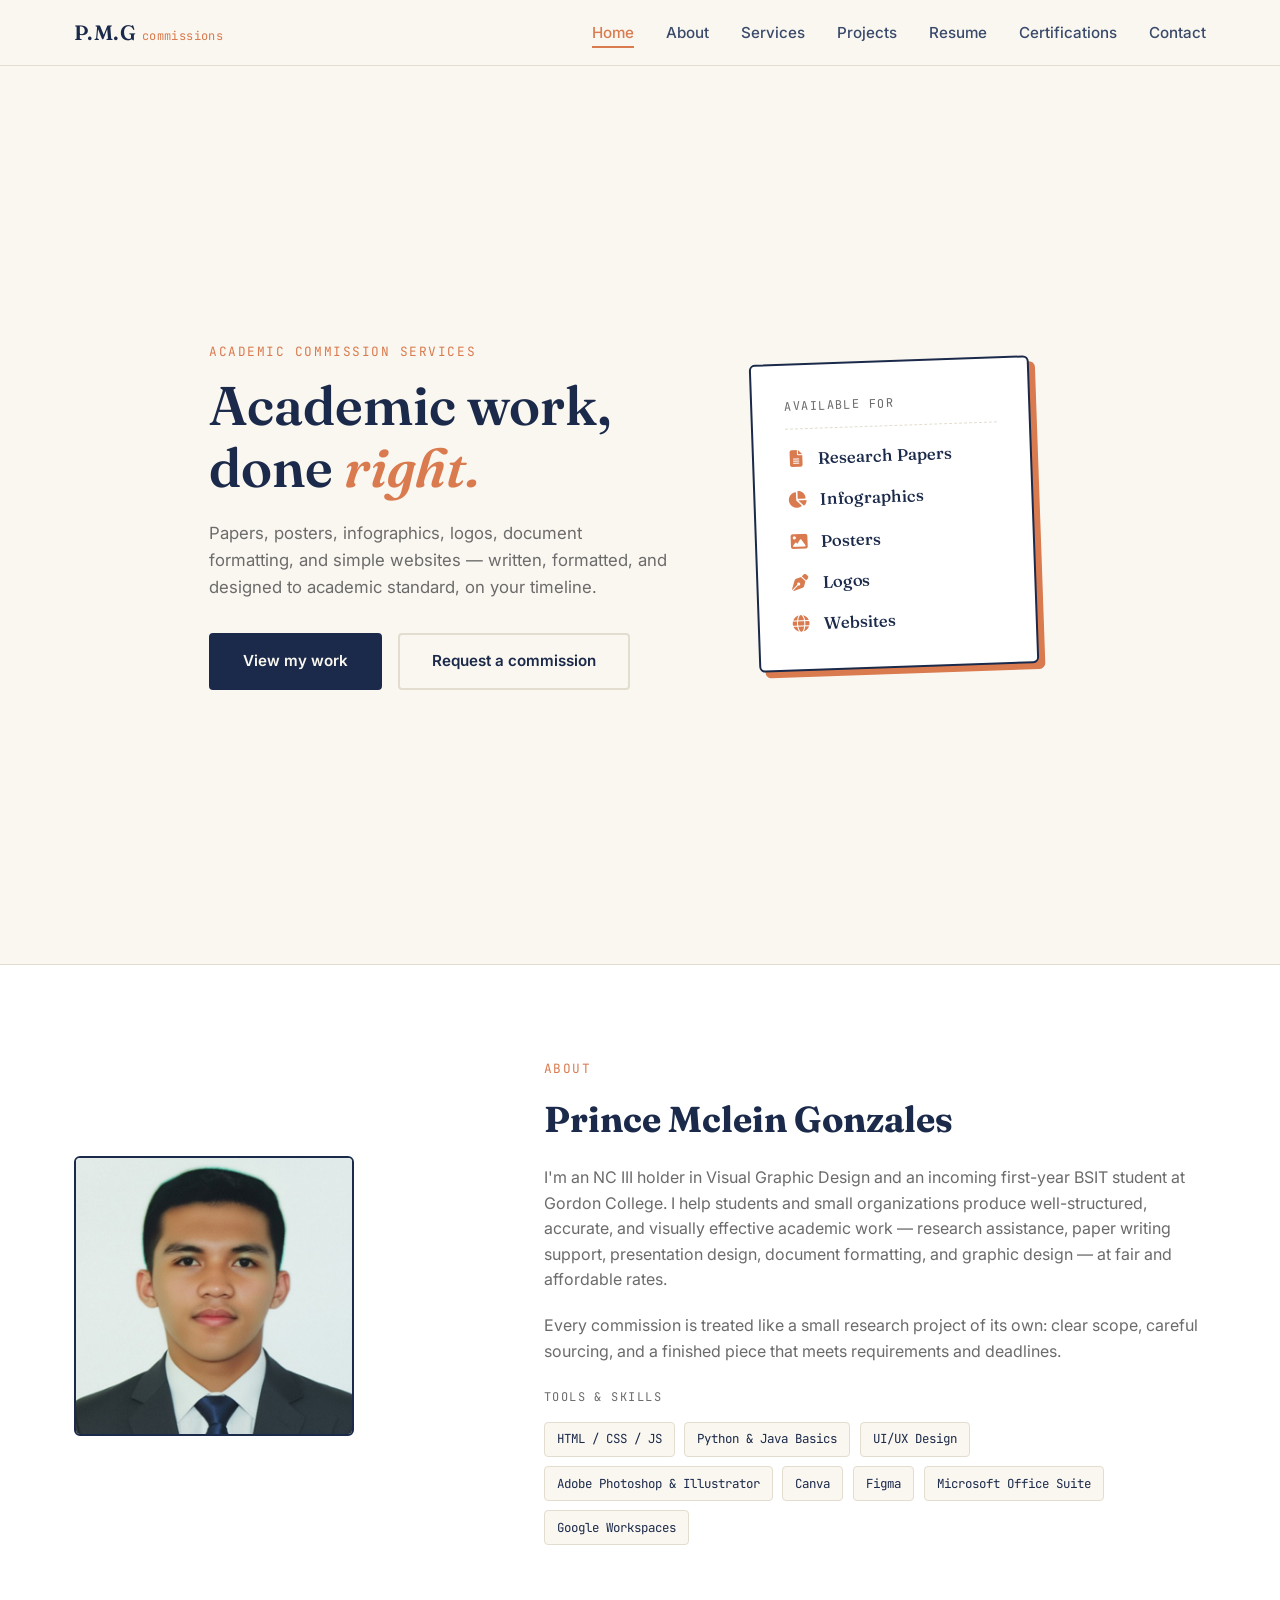
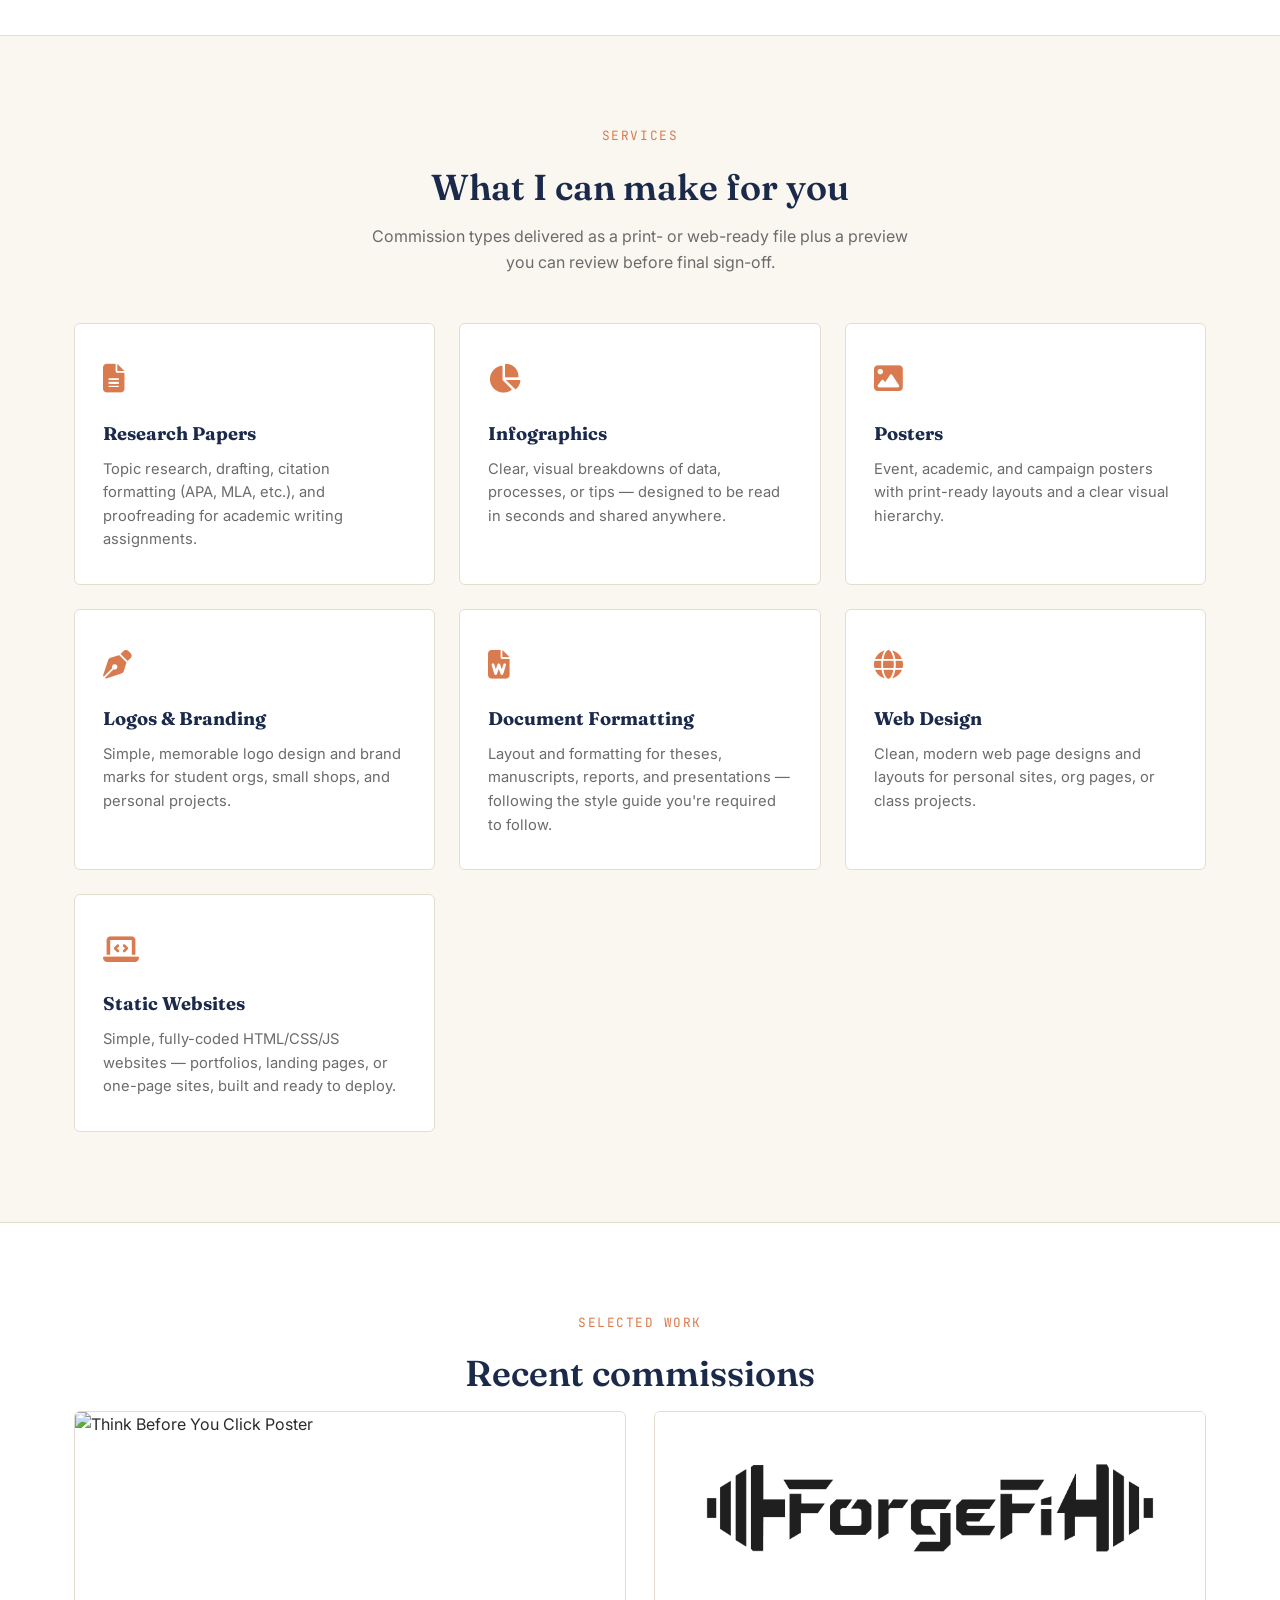
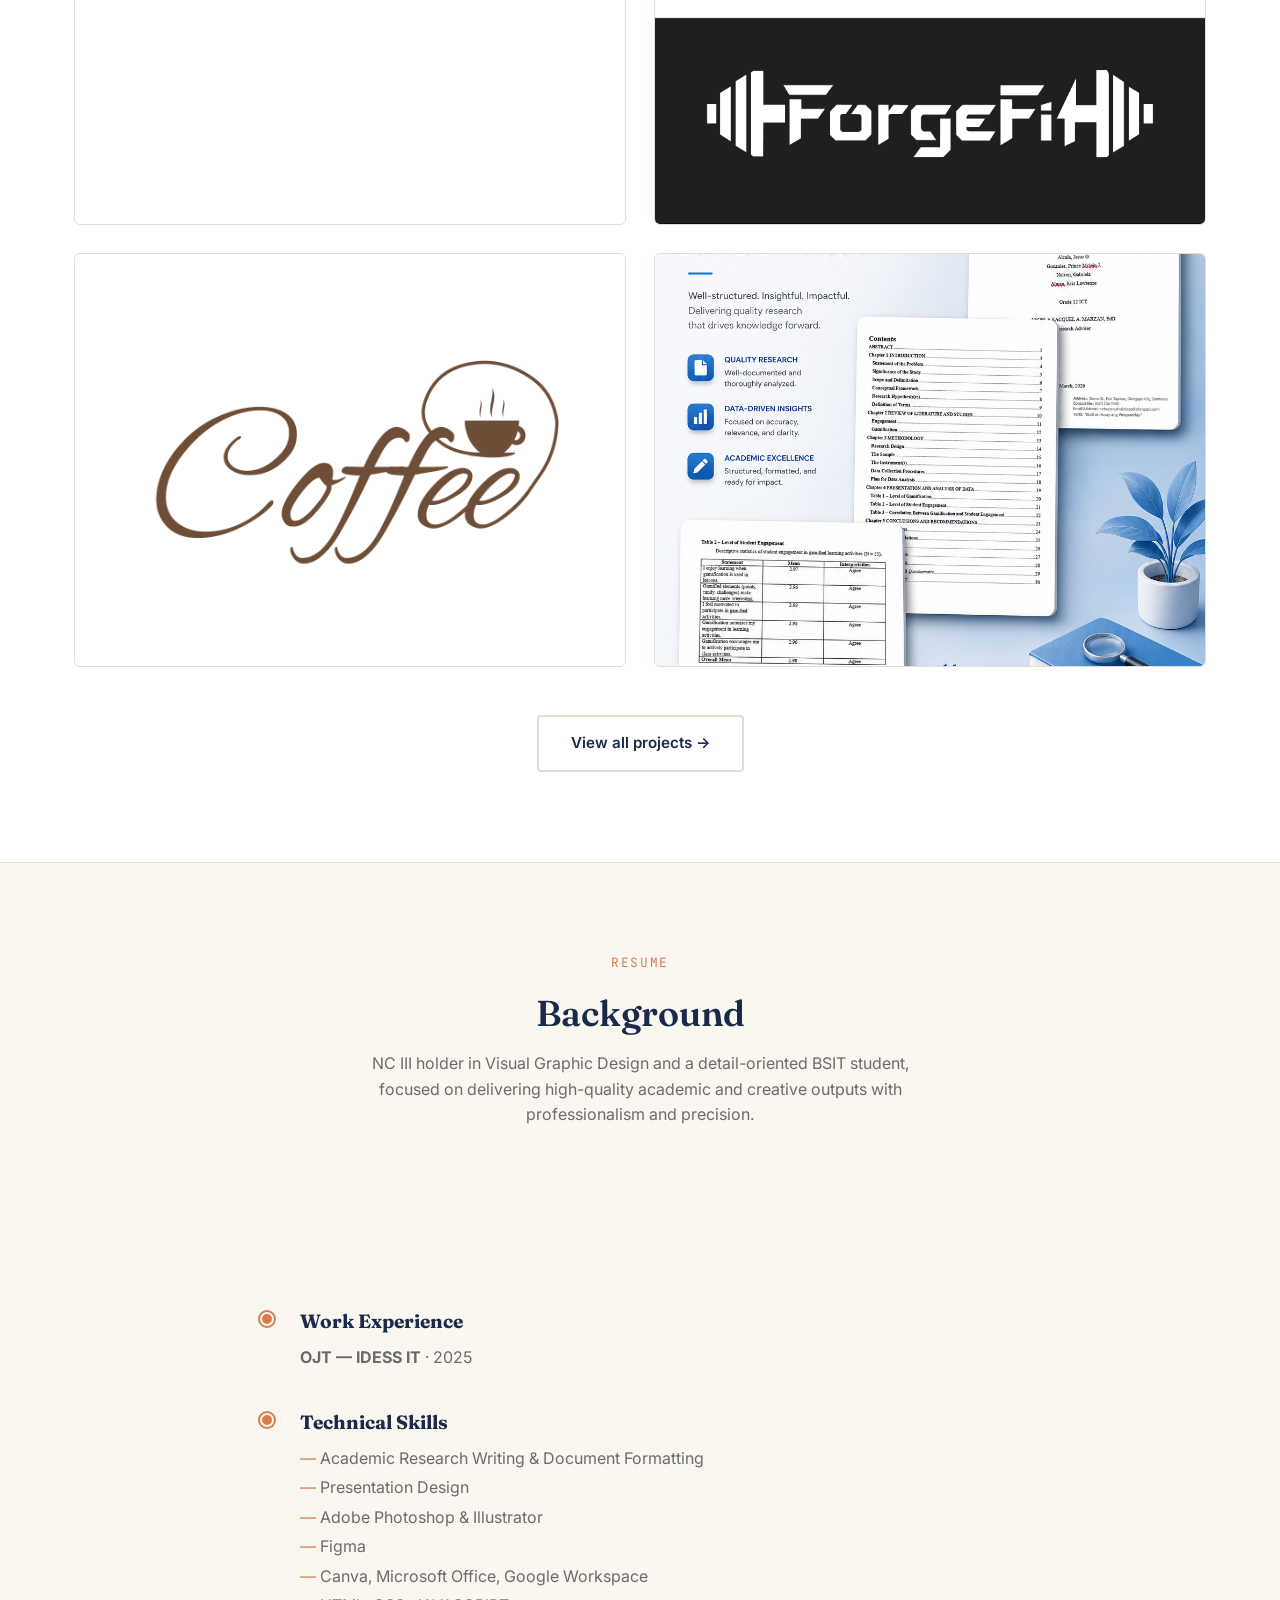
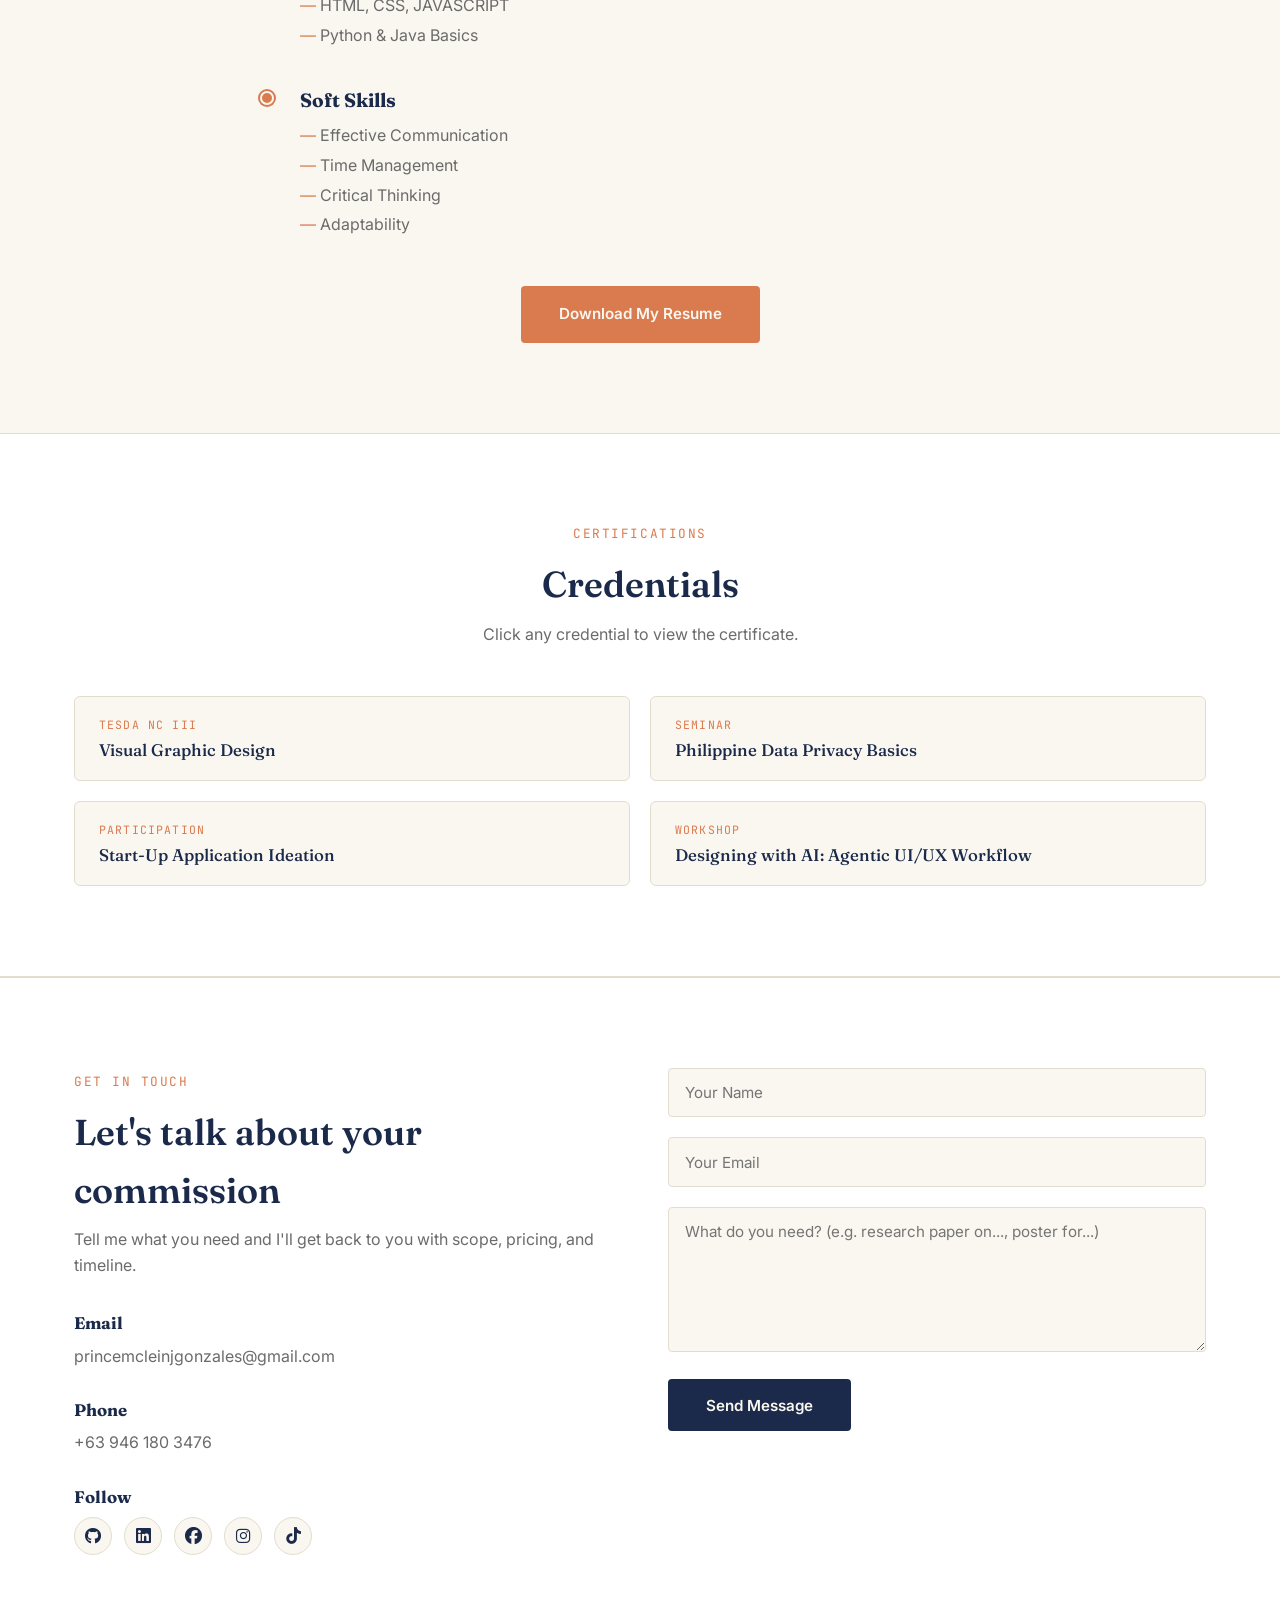
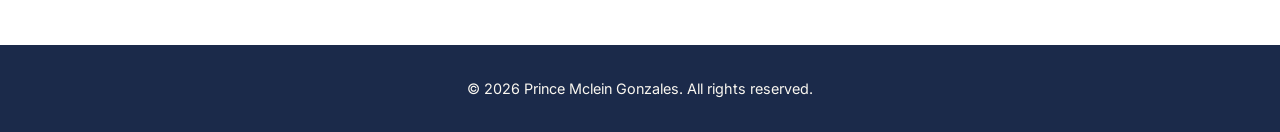
==== index.html @ 1f6ac838 "change the logo name" ====
<!doctype html>
<html lang="en">
  <head>
    <meta charset="UTF-8" />
    <meta name="viewport" content="width=device-width, initial-scale=1.0" />
    <title>Prince Mclein Gonzales — Academic Commissions</title>
    <link rel="stylesheet" href="css/style.css" />
    <link
      href="https://fonts.googleapis.com/css2?family=Fraunces:opsz,wght@9..144,400;9..144,500;9..144,600;9..144,700&family=Inter:wght@400;500;600;700&family=JetBrains+Mono:wght@400;500;700&display=swap"
      rel="stylesheet"
    />
    <link
      rel="stylesheet"
      href="https://cdnjs.cloudflare.com/ajax/libs/font-awesome/6.4.0/css/all.min.css"
    />
  </head>
  <body>
    <!-- NAVBAR -->
    <nav class="navbar">
      <div class="nav-container">
        <div class="nav-logo">
          <a href="#home">P.M.G<span>commissions</span></a>
        </div>
        <div class="hamburger" id="hamburger">
          <span></span>
          <span></span>
          <span></span>
        </div>
        <ul class="nav-menu" id="navMenu">
          <li class="nav-item"><a href="#home" class="nav-link">Home</a></li>
          <li class="nav-item"><a href="#about" class="nav-link">About</a></li>
          <li class="nav-item">
            <a href="#services" class="nav-link">Services</a>
          </li>
          <li class="nav-item">
            <a href="#portfolio" class="nav-link">Projects</a>
          </li>
          <li class="nav-item">
            <a href="#resume" class="nav-link">Resume</a>
          </li>
          <li class="nav-item">
            <a href="#certifications" class="nav-link">Certifications</a>
          </li>
          <li class="nav-item">
            <a href="#contact" class="nav-link">Contact</a>
          </li>
        </ul>
      </div>
    </nav>

    <!-- HOME / HERO -->
    <section id="home" class="home">
      <div class="container home-grid">
        <div class="home-content">
          <span class="eyebrow">Academic Commission Services</span>
          <h1 class="hero-title">Academic work,<br />done <em>right.</em></h1>
          <p class="hero-tagline">
            Papers, posters, infographics, logos, document formatting, and
            simple websites — written, formatted, and designed to academic
            standard, on your timeline.
          </p>
          <div class="hero-actions">
            <a href="#portfolio" class="cta-button">View my work</a>
            <a href="#contact" class="cta-secondary">Request a commission</a>
          </div>
        </div>
        <div class="home-stamp" aria-hidden="true">
          <div class="stamp-card">
            <span class="stamp-label">Available for</span>
            <ul class="stamp-list">
              <li><i class="fas fa-file-alt"></i> Research Papers</li>
              <li><i class="fas fa-chart-pie"></i> Infographics</li>
              <li><i class="fas fa-image"></i> Posters</li>
              <li><i class="fas fa-pen-nib"></i> Logos</li>
              <li><i class="fas fa-globe"></i> Websites</li>
            </ul>
          </div>
        </div>
      </div>
    </section>

    <!-- ABOUT -->
    <section id="about" class="about">
      <div class="container about-grid">
        <div class="about-image">
          <img src="assets/Profile Picture.png" alt="Prince Mclein Gonzales" />
        </div>
        <div class="about-text">
          <span class="eyebrow">About</span>
          <h2>Prince Mclein Gonzales</h2>
          <p>
            I'm an NC III holder in Visual Graphic Design and an incoming
            first-year BSIT student at Gordon College. I help students and small
            organizations produce well-structured, accurate, and visually
            effective academic work — research assistance, paper writing
            support, presentation design, document formatting, and graphic
            design — at fair and affordable rates.
          </p>
          <p>
            Every commission is treated like a small research project of its
            own: clear scope, careful sourcing, and a finished piece that meets
            requirements and deadlines.
          </p>

          <div class="techstack">
            <span class="techstack-label">Tools &amp; Skills</span>
            <div class="techstack-tags">
              <span class="tag">HTML / CSS / JS</span>
              <span class="tag">Python &amp; Java Basics</span>
              <span class="tag">UI/UX Design</span>
              <span class="tag">Adobe Photoshop & Illustrator</span>
              <span class="tag">Canva</span>
              <span class="tag">Figma</span>
              <span class="tag">Microsoft Office Suite</span>
              <span class="tag">Google Workspaces</span>
            </div>
          </div>
        </div>
      </div>
    </section>

    <!-- SERVICES -->
    <section id="services" class="services">
      <div class="container">
        <span class="eyebrow center">Services</span>
        <h2 class="section-title">What I can make for you</h2>
        <p class="section-subtitle">
          Commission types delivered as a print- or web-ready file plus a
          preview you can review before final sign-off.
        </p>

        <div class="services-grid">
          <div class="service-card">
            <div class="service-icon"><i class="fas fa-file-alt"></i></div>
            <h3>Research Papers</h3>
            <p>
              Topic research, drafting, citation formatting (APA, MLA, etc.),
              and proofreading for academic writing assignments.
            </p>
          </div>

          <div class="service-card">
            <div class="service-icon"><i class="fas fa-chart-pie"></i></div>
            <h3>Infographics</h3>
            <p>
              Clear, visual breakdowns of data, processes, or tips — designed to
              be read in seconds and shared anywhere.
            </p>
          </div>

          <div class="service-card">
            <div class="service-icon"><i class="fas fa-image"></i></div>
            <h3>Posters</h3>
            <p>
              Event, academic, and campaign posters with print-ready layouts and
              a clear visual hierarchy.
            </p>
          </div>

          <div class="service-card">
            <div class="service-icon"><i class="fas fa-pen-nib"></i></div>
            <h3>Logos &amp; Branding</h3>
            <p>
              Simple, memorable logo design and brand marks for student orgs,
              small shops, and personal projects.
            </p>
          </div>

          <div class="service-card">
            <div class="service-icon"><i class="fas fa-file-word"></i></div>
            <h3>Document Formatting</h3>
            <p>
              Layout and formatting for theses, manuscripts, reports, and
              presentations — following the style guide you're required to
              follow.
            </p>
          </div>

          <div class="service-card">
            <div class="service-icon"><i class="fas fa-globe"></i></div>
            <h3>Web Design</h3>
            <p>
              Clean, modern web page designs and layouts for personal sites, org
              pages, or class projects.
            </p>
          </div>

          <div class="service-card">
            <div class="service-icon"><i class="fas fa-laptop-code"></i></div>
            <h3>Static Websites</h3>
            <p>
              Simple, fully-coded HTML/CSS/JS websites — portfolios, landing
              pages, or one-page sites, built and ready to deploy.
            </p>
          </div>
        </div>
      </div>
    </section>

    <!-- PORTFOLIO -->
    <section id="portfolio" class="portfolio">
      <div class="container">
        <span class="eyebrow center">Selected Work</span>
        <h2 class="section-title">Recent commissions</h2>

        <div class="portfolio-grid">
          <div class="portfolio-item">
            <img
              src="posters/think-before-you-click.jpg"
              alt="Think Before You Click Poster"
            />
            <div class="portfolio-overlay">
              <span class="portfolio-tag">Poster</span>
              <h3>CyberSecurity Awareness Poster</h3>
              <a
                href="posters/think-before-you-click.pdf"
                target="_blank"
                class="portfolio-link"
                >View PDF →</a
              >
            </div>
          </div>

          <div class="portfolio-item">
            <img src="logos/forgefit-logo.png" alt="ForgeFit Logo" />
            <div class="portfolio-overlay">
              <span class="portfolio-tag">Logo</span>
              <h3>Forgefit Logo for Local Gym</h3>
              <a
                href="logos/forgefit-logo.pdf"
                target="_blank"
                class="portfolio-link"
                >View PDF →</a
              >
            </div>
          </div>

          <div class="portfolio-item">
            <img src="logos/coffee-logo.png" alt="Coffee logo design" />
            <div class="portfolio-overlay">
              <span class="portfolio-tag">Logo</span>
              <h3>Coffee Logo</h3>
              <a
                href="logos/coffee-logo.pdf"
                target="_blank"
                class="portfolio-link"
                >View PDF →</a
              >
            </div>
          </div>

          <div class="portfolio-item">
            <img
              src="research-paper/gamification-research.png"
              alt="Research paper sample"
            />
            <div class="portfolio-overlay">
              <span class="portfolio-tag">Research Paper</span>
              <h3>Our Grade 12 Research About Gamification</h3>
              <a
                href="research-paper/gamification-research.pdf"
                target="_blank"
                class="portfolio-link"
                >View PDF →</a
              >
            </div>
          </div>
        </div>

        <div class="portfolio-more">
          <a href="pages/projects.html" class="cta-secondary"
            >View all projects →</a
          >
        </div>
      </div>
    </section>

    <!-- RESUME -->
    <section id="resume" class="resume">
      <div class="container">
        <span class="eyebrow center">Resume</span>
        <h2 class="section-title">Background</h2>
        <p class="resume-intro">
          NC III holder in Visual Graphic Design and a detail-oriented BSIT
          student, focused on delivering high-quality academic and creative
          outputs with professionalism and precision.
        </p>

        <div class="resume-content">
          <div class="resume-item">
            <div class="timeline-marker"></div>
            <div class="resume-text">
              <h3>Education</h3>
              <p>
                <strong>Gordon College</strong> — BS Information Technology,
                incoming first year
              </p>
              <p>
                <strong>Tapinac Senior High School</strong> — ICT Strand, Grade
                11–12
              </p>
            </div>
          </div>

          <div class="resume-item">
            <div class="timeline-marker"></div>
            <div class="resume-text">
              <h3>Work Experience</h3>
              <p><strong>OJT — IDESS IT</strong> · 2025</p>
            </div>
          </div>

          <div class="resume-item">
            <div class="timeline-marker"></div>
            <div class="resume-text">
              <h3>Technical Skills</h3>
              <ul>
                <li>Academic Research Writing &amp; Document Formatting</li>
                <li>Presentation Design</li>
                <li>Adobe Photoshop &amp; Illustrator</li>
                <li>Figma</li>
                <li>Canva, Microsoft Office, Google Workspace</li>
                <li>HTML, CSS, JAVASCRIPT</li>
                <li>Python & Java Basics</li>
              </ul>
            </div>
          </div>

          <div class="resume-item">
            <div class="timeline-marker"></div>
            <div class="resume-text">
              <h3>Soft Skills</h3>
              <ul>
                <li>Effective Communication</li>
                <li>Time Management</li>
                <li>Critical Thinking</li>
                <li>Adaptability</li>
              </ul>
            </div>
          </div>
        </div>

        <div class="resume-button-container">
          <a href="resume/Resume - Gonzales.pdf" class="download-btn" download
            >Download My Resume</a
          >
        </div>
      </div>
    </section>

    <!-- CERTIFICATIONS -->
    <section id="certifications" class="certifications">
      <div class="container">
        <span class="eyebrow center">Certifications</span>
        <h2 class="section-title">Credentials</h2>
        <p class="section-subtitle">
          Click any credential to view the certificate.
        </p>

        <div class="cert-grid">
          <button
            class="cert-btn"
            data-cert-img="certifications/vgd-nc3.jpg"
            data-cert-title="NC III — Visual Graphic Design"
          >
            <span class="cert-label">TESDA NC III</span>
            <span class="cert-name">Visual Graphic Design</span>
          </button>

          <button
            class="cert-btn"
            data-cert-img="certifications/philippine-data-privacy-basics.jpg"
            data-cert-title="Philippine Data Privacy Basics"
          >
            <span class="cert-label">Seminar</span>
            <span class="cert-name">Philippine Data Privacy Basics</span>
          </button>

          <button
            class="cert-btn"
            data-cert-img="certifications/gc-ideation-participation.jpeg"
            data-cert-title="Start-Up Application Ideation Participation"
          >
            <span class="cert-label">Participation</span>
            <span class="cert-name">Start-Up Application Ideation</span>
          </button>

          <button
            class="cert-btn"
            data-cert-img="certifications/agentic-ai-ui-ux-design.png"
            data-cert-title="Designing with AI: The Agentic UI/UX Workflow"
          >
            <span class="cert-label">Workshop</span>
            <span class="cert-name"
              >Designing with AI: Agentic UI/UX Workflow</span
            >
          </button>
        </div>
      </div>
    </section>

    <!-- CONTACT -->
    <section id="contact" class="contact">
      <div class="container contact-grid">
        <div>
          <span class="eyebrow">Get in touch</span>
          <h2 class="section-title left">Let's talk about your commission</h2>
          <p class="section-subtitle left">
            Tell me what you need and I'll get back to you with scope, pricing,
            and timeline.
          </p>

          <div class="contact-info">
            <div class="info-item">
              <h3>Email</h3>
              <p>
                <a href="mailto:princemcleinjgonzales@gmail.com"
                  >princemcleinjgonzales@gmail.com</a
                >
              </p>
            </div>
            <div class="info-item">
              <h3>Phone</h3>
              <p><a href="tel:+639461804376">+63 946 180 3476</a></p>
            </div>
            <div class="info-item">
              <h3>Follow</h3>
              <div class="social-links">
                <a
                  href="https://github.com/princemclein"
                  target="_blank"
                  aria-label="GitHub"
                  ><i class="fab fa-github"></i
                ></a>
                <a
                  href="https://www.linkedin.com/in/prince-mclein-gonzales-b4a533396/"
                  target="_blank"
                  aria-label="LinkedIn"
                  ><i class="fab fa-linkedin"></i
                ></a>
                <a
                  href="https://www.facebook.com/princemcleingonzales"
                  target="_blank"
                  aria-label="Facebook"
                  ><i class="fab fa-facebook"></i
                ></a>
                <a
                  href="https://www.instagram.com/prin.cemclein/"
                  target="_blank"
                  aria-label="Instagram"
                  ><i class="fab fa-instagram"></i
                ></a>
                <a
                  href="https://www.tiktok.com/@gonzalesprince0123"
                  target="_blank"
                  aria-label="TikTok"
                  ><i class="fab fa-tiktok"></i
                ></a>
              </div>
            </div>
          </div>
        </div>

        <form
          id="contactForm"
          class="contact-form"
          action="https://formspree.io/f/maqzadpn"
          method="POST"
        >
          <div class="form-group">
            <input
              type="text"
              id="name"
              name="name"
              placeholder="Your Name"
              required
            />
          </div>
          <div class="form-group">
            <input
              type="email"
              id="email"
              name="email"
              placeholder="Your Email"
              required
            />
          </div>
          <div class="form-group">
            <textarea
              id="message"
              name="message"
              placeholder="What do you need? (e.g. research paper on..., poster for...)"
              rows="6"
              required
            ></textarea>
          </div>
          <button type="submit" class="submit-btn">Send Message</button>
        </form>
      </div>
    </section>

    <!-- FOOTER -->
    <footer class="footer">
      <p>&copy; 2026 Prince Mclein Gonzales. All rights reserved.</p>
    </footer>

    <!-- CERTIFICATE MODAL -->
    <div class="cert-modal" id="certModal">
      <div class="cert-modal-overlay" id="certModalOverlay"></div>
      <div class="cert-modal-inner">
        <button class="cert-modal-close" id="certModalClose" aria-label="Close">
          ×
        </button>
        <div class="cert-modal-content">
          <h3 id="certModalTitle"></h3>
          <img id="certModalImage" src="" alt="Certificate" />
        </div>
      </div>
    </div>

    <!-- BACK TO TOP -->
    <button class="back-to-top" id="backToTop" aria-label="Back to top">
      <i class="fas fa-arrow-up"></i>
    </button>

    <script src="js/script.js"></script>
  </body>
</html>
---- css/style.css ----
/* =====================================================
   GLOBAL
   ===================================================== */

* {
  margin: 0;
  padding: 0;
  box-sizing: border-box;
}

:root {
  --paper: #faf7f0;
  --ink: #1b2a4a;
  --ink-soft: #3a4a6b;
  --clay: #d97b4f;
  --sage: #8a9b7d;
  --text: #2b2b2b;
  --text-light: #6b6b6b;
  --border: #e3ddd0;
  --card: #ffffff;
  --transition: 0.25s ease;
}

html {
  scroll-behavior: smooth;
}

body {
  font-family: "Inter", sans-serif;
  color: var(--text);
  background-color: var(--paper);
  line-height: 1.6;
  opacity: 0;
  transition: opacity 0.35s ease;
}

body.page-loaded {
  opacity: 1;
}

.container {
  max-width: 1180px;
  margin: 0 auto;
  padding: 0 24px;
}

h1,
h2,
h3 {
  font-family: "Fraunces", serif;
  color: var(--ink);
}

em {
  font-style: italic;
  color: var(--clay);
}

.eyebrow {
  display: inline-block;
  font-family: "JetBrains Mono", monospace;
  font-size: 0.8rem;
  letter-spacing: 0.12em;
  text-transform: uppercase;
  color: var(--clay);
  margin-bottom: 0.75rem;
}

.eyebrow.center {
  display: block;
  text-align: center;
}

.section-title {
  font-size: 2.25rem;
  font-weight: 600;
  text-align: center;
  margin-bottom: 0.5rem;
}

.section-title.left {
  text-align: left;
}

.section-subtitle {
  text-align: center;
  color: var(--text-light);
  max-width: 540px;
  margin: 0 auto 3rem;
  font-size: 1rem;
}

.section-subtitle.left {
  text-align: left;
  margin: 0 0 2rem;
}

/* =====================================================
   NAVBAR
   ===================================================== */

.navbar {
  position: fixed;
  top: 0;
  width: 100%;
  background: rgba(250, 247, 240, 0.9);
  backdrop-filter: blur(10px);
  border-bottom: 1px solid var(--border);
  z-index: 1000;
  padding: 1rem 0;
}

.nav-container {
  max-width: 1180px;
  margin: 0 auto;
  padding: 0 24px;
  display: flex;
  justify-content: space-between;
  align-items: center;
}

.nav-logo a {
  font-family: "Fraunces", serif;
  font-size: 1.3rem;
  font-weight: 600;
  color: var(--ink);
  text-decoration: none;
  letter-spacing: 0.02em;
}

.nav-logo span {
  font-family: "JetBrains Mono", monospace;
  font-size: 0.75rem;
  font-weight: 400;
  color: var(--clay);
  text-transform: lowercase;
  margin-left: 0.35rem;
}

.nav-menu {
  display: flex;
  list-style: none;
  gap: 2rem;
}

.nav-link {
  color: var(--ink-soft);
  text-decoration: none;
  font-weight: 500;
  font-size: 0.95rem;
  position: relative;
  transition: color var(--transition);
}

.nav-link::after {
  content: "";
  position: absolute;
  bottom: -6px;
  left: 0;
  width: 0;
  height: 2px;
  background: var(--clay);
  transition: width var(--transition);
}

.nav-link:hover::after,
.nav-link.active::after {
  width: 100%;
}

.nav-link:hover,
.nav-link.active {
  color: var(--clay);
}

/* Hamburger */
.hamburger {
  display: none;
  flex-direction: column;
  cursor: pointer;
}

.hamburger span {
  width: 24px;
  height: 2px;
  background: var(--ink);
  margin: 4px 0;
  transition: var(--transition);
  border-radius: 2px;
}

.hamburger.active span:nth-child(1) {
  transform: rotate(-45deg) translate(-6px, 6px);
}

.hamburger.active span:nth-child(2) {
  opacity: 0;
}

.hamburger.active span:nth-child(3) {
  transform: rotate(45deg) translate(-6px, -6px);
}

/* =====================================================
   HOME / HERO
   ===================================================== */

.home {
  min-height: 100vh;
  display: flex;
  align-items: center;
  background: var(--paper);
  margin-top: 64px;
}

.home-grid {
  display: grid;
  grid-template-columns: 1.3fr 1fr;
  gap: 3rem;
  align-items: center;
  padding-top: 3rem;
  padding-bottom: 3rem;
}

.hero-title {
  font-size: 3.4rem;
  font-weight: 600;
  line-height: 1.15;
  margin-bottom: 1.25rem;
}

.hero-tagline {
  font-size: 1.05rem;
  color: var(--text-light);
  max-width: 460px;
  margin-bottom: 2rem;
}

.hero-actions {
  display: flex;
  gap: 1rem;
  flex-wrap: wrap;
}

.cta-button {
  display: inline-block;
  padding: 0.9rem 2rem;
  background: var(--ink);
  color: var(--paper);
  text-decoration: none;
  border-radius: 4px;
  font-weight: 600;
  font-size: 0.95rem;
  transition: var(--transition);
  border: 2px solid var(--ink);
}

.cta-button:hover {
  background: transparent;
  color: var(--ink);
}

.cta-secondary {
  display: inline-block;
  padding: 0.9rem 2rem;
  color: var(--ink);
  text-decoration: none;
  border-radius: 4px;
  font-weight: 600;
  font-size: 0.95rem;
  border: 2px solid var(--border);
  transition: var(--transition);
}

.cta-secondary:hover {
  border-color: var(--clay);
  color: var(--clay);
}

/* Stamp card */
.home-stamp {
  display: flex;
  justify-content: center;
}

.stamp-card {
  background: var(--card);
  border: 2px solid var(--ink);
  border-radius: 6px;
  padding: 2rem;
  width: 100%;
  max-width: 280px;
  transform: rotate(-2deg);
  box-shadow: 6px 6px 0 var(--clay);
}

.stamp-label {
  display: block;
  font-family: "JetBrains Mono", monospace;
  font-size: 0.75rem;
  letter-spacing: 0.12em;
  text-transform: uppercase;
  color: var(--text-light);
  margin-bottom: 1rem;
  border-bottom: 1px dashed var(--border);
  padding-bottom: 0.75rem;
}

.stamp-list {
  list-style: none;
  display: flex;
  flex-direction: column;
  gap: 0.9rem;
}

.stamp-list li {
  font-family: "Fraunces", serif;
  font-size: 1.05rem;
  font-weight: 500;
  color: var(--ink);
  display: flex;
  align-items: center;
  gap: 0.75rem;
}

.stamp-list i {
  color: var(--clay);
  width: 20px;
  text-align: center;
}

/* =====================================================
   ABOUT
   ===================================================== */

.about {
  padding: 90px 0;
  background: var(--card);
  border-top: 1px solid var(--border);
  border-bottom: 1px solid var(--border);
}

.about-grid {
  display: grid;
  grid-template-columns: 1fr 1.6fr;
  gap: 3.5rem;
  align-items: center;
}

.about-image img {
  width: 100%;
  max-width: 280px;
  border-radius: 6px;
  border: 2px solid var(--ink);
}

.about-text h2 {
  font-size: 2.25rem;
  margin-bottom: 1rem;
}

.about-text p {
  color: var(--text-light);
  margin-bottom: 1.25rem;
  font-size: 1rem;
}

.techstack {
  margin-top: 1.5rem;
}

.techstack-label {
  display: block;
  font-family: "JetBrains Mono", monospace;
  font-size: 0.75rem;
  letter-spacing: 0.12em;
  text-transform: uppercase;
  color: var(--text-light);
  margin-bottom: 0.9rem;
}

.techstack-tags {
  display: flex;
  flex-wrap: wrap;
  gap: 0.6rem;
}

.tag {
  font-family: "JetBrains Mono", monospace;
  font-size: 0.78rem;
  color: var(--ink);
  background: var(--paper);
  border: 1px solid var(--border);
  border-radius: 4px;
  padding: 0.4rem 0.75rem;
}

/* =====================================================
   SERVICES
   ===================================================== */

.services {
  padding: 90px 0;
  background: var(--paper);
}

.services-grid {
  display: grid;
  grid-template-columns: repeat(3, 1fr);
  gap: 1.5rem;
}

.service-card {
  background: var(--card);
  padding: 2rem 1.75rem;
  border-radius: 6px;
  border: 1px solid var(--border);
  transition: var(--transition);
}

.service-card:hover {
  border-color: var(--clay);
  transform: translateY(-6px);
  box-shadow: 0 12px 30px rgba(27, 42, 74, 0.08);
}

.service-icon {
  font-size: 1.8rem;
  color: var(--clay);
  margin-bottom: 1rem;
}

.service-card h3 {
  font-size: 1.15rem;
  margin-bottom: 0.6rem;
}

.service-card p {
  color: var(--text-light);
  font-size: 0.92rem;
}

/* =====================================================
   PORTFOLIO
   ===================================================== */

.portfolio {
  padding: 90px 0;
  background: var(--card);
  border-top: 1px solid var(--border);
  border-bottom: 1px solid var(--border);
}

.portfolio-grid {
  display: grid;
  grid-template-columns: repeat(2, 1fr);
  gap: 1.75rem;
}

.portfolio-item {
  position: relative;
  overflow: hidden;
  border-radius: 6px;
  aspect-ratio: 4 / 3;
  border: 1px solid var(--border);
}

.portfolio-item img {
  width: 100%;
  height: 100%;
  object-fit: cover;
  transition: transform 0.5s ease;
}

.portfolio-overlay {
  position: absolute;
  inset: 0;
  background: rgba(27, 42, 74, 0.92);
  display: flex;
  flex-direction: column;
  justify-content: center;
  align-items: flex-start;
  text-align: left;
  color: var(--paper);
  opacity: 0;
  transition: opacity var(--transition);
  padding: 2rem;
}

.portfolio-item:hover img {
  transform: scale(1.08);
}

.portfolio-item:hover .portfolio-overlay {
  opacity: 1;
}

.portfolio-tag {
  font-family: "JetBrains Mono", monospace;
  font-size: 0.72rem;
  letter-spacing: 0.1em;
  text-transform: uppercase;
  color: var(--clay);
  margin-bottom: 0.5rem;
}

.portfolio-overlay h3 {
  color: var(--paper);
  font-size: 1.3rem;
  margin-bottom: 1rem;
}

.portfolio-link {
  display: inline-block;
  color: var(--paper);
  text-decoration: none;
  font-weight: 600;
  font-size: 0.9rem;
  padding: 0.5rem 1rem;
  border: 1px solid var(--paper);
  border-radius: 4px;
  transition: var(--transition);
}

.portfolio-link:hover {
  background: var(--clay);
  border-color: var(--clay);
  color: var(--ink);
}

.portfolio-more {
  text-align: center;
  margin-top: 3rem;
}

/* =====================================================
   ALL PROJECTS PAGE
   ===================================================== */

.page-header {
  padding: 2rem 0 0;
  background: var(--paper);
}

.back-link {
  display: inline-flex;
  align-items: center;
  gap: 0.6rem;
  font-family: "JetBrains Mono", monospace;
  font-size: 0.85rem;
  text-decoration: none;
  color: var(--ink-soft);
  transition: var(--transition);
}

.back-link:hover {
  color: var(--clay);
}

.projects-header {
  padding: 40px 0 60px;
  background: var(--paper);
}

.project-category {
  padding: 60px 0;
  background: var(--paper);
}

.project-category.alt {
  background: var(--card);
  border-top: 1px solid var(--border);
  border-bottom: 1px solid var(--border);
}

.category-title {
  font-size: 1.6rem;
  font-weight: 600;
  margin-bottom: 1.75rem;
}

.empty-note {
  color: var(--text-light);
  font-family: "JetBrains Mono", monospace;
  font-size: 0.85rem;
  grid-column: 1 / -1;
}

/* =====================================================
   RESUME
   ===================================================== */

.resume {
  padding: 90px 0;
  background: var(--paper);
}

.resume-intro {
  text-align: center;
  max-width: 600px;
  margin: 0 auto 3rem;
  color: var(--text-light);
}

.resume-content {
  max-width: 760px;
  margin: 0 auto 3rem;
}

.resume-item {
  position: relative;
  margin-bottom: 2.25rem;
  padding-left: 2.5rem;
}

.timeline-marker {
  position: absolute;
  left: 0;
  top: 6px;
  width: 14px;
  height: 14px;
  background: var(--clay);
  border-radius: 50%;
  border: 2px solid var(--paper);
  box-shadow: 0 0 0 2px var(--clay);
}

.resume-text h3 {
  font-size: 1.2rem;
  margin-bottom: 0.5rem;
}

.resume-text p {
  margin: 0.3rem 0;
  color: var(--text-light);
}

.resume-text ul {
  list-style: none;
  margin-top: 0.4rem;
}

.resume-text li {
  margin: 0.25rem 0;
  padding-left: 1.25rem;
  position: relative;
  color: var(--text-light);
}

.resume-text li::before {
  content: "—";
  position: absolute;
  left: 0;
  color: var(--clay);
}

.resume-button-container {
  text-align: center;
}

.download-btn {
  display: inline-block;
  padding: 0.9rem 2.25rem;
  background: var(--clay);
  color: var(--paper);
  text-decoration: none;
  border-radius: 4px;
  font-weight: 600;
  font-size: 0.95rem;
  border: 2px solid var(--clay);
  transition: var(--transition);
}

.download-btn:hover {
  background: transparent;
  color: var(--clay);
}

/* =====================================================
   CERTIFICATIONS
   ===================================================== */

.certifications {
  padding: 90px 0;
  background: var(--card);
  border-top: 1px solid var(--border);
  border-bottom: 1px solid var(--border);
}

.cert-grid {
  display: grid;
  grid-template-columns: repeat(2, 1fr);
  gap: 1.25rem;
}

.cert-btn {
  display: flex;
  flex-direction: column;
  align-items: flex-start;
  gap: 0.5rem;
  text-align: left;
  background: var(--paper);
  border: 1px solid var(--border);
  border-radius: 6px;
  padding: 1.25rem 1.5rem;
  cursor: pointer;
  font-family: "Inter", sans-serif;
  transition: var(--transition);
}

.cert-btn:hover {
  border-color: var(--clay);
  transform: translateY(-4px);
  box-shadow: 0 12px 30px rgba(27, 42, 74, 0.08);
}

.cert-label {
  font-family: "JetBrains Mono", monospace;
  font-size: 0.72rem;
  letter-spacing: 0.1em;
  text-transform: uppercase;
  color: var(--clay);
}

.cert-name {
  font-family: "Fraunces", serif;
  font-size: 1.05rem;
  font-weight: 500;
  color: var(--ink);
}

/* Certificate Modal */

.cert-modal {
  display: none;
  position: fixed;
  inset: 0;
  z-index: 2000;
  align-items: center;
  justify-content: center;
}

.cert-modal.active {
  display: flex;
}

.cert-modal-overlay {
  position: absolute;
  inset: 0;
  background: rgba(27, 42, 74, 0.85);
  cursor: pointer;
}

.cert-modal-inner {
  position: relative;
  max-width: 90vw;
  max-height: 90vh;
  display: flex;
}

.cert-modal-content {
  position: relative;
  background: var(--card);
  border-radius: 8px;
  padding: 1.25rem;
  display: flex;
  flex-direction: column;
  align-items: center;
  max-width: 90vw;
  max-height: 90vh;
  box-sizing: border-box;
  text-align: center;
  box-shadow: 0 20px 60px rgba(27, 42, 74, 0.3);
}

.cert-modal-content h3 {
  font-size: 1.1rem;
  margin-bottom: 0.75rem;
  flex-shrink: 0;
}

.cert-modal-content img {
  display: block;
  max-width: 100%;
  max-height: calc(90vh - 4rem);
  width: auto;
  height: auto;
  object-fit: contain;
  border-radius: 4px;
  border: 1px solid var(--border);
}

.cert-modal-close {
  position: absolute;
  top: -16px;
  right: -16px;
  background: var(--clay);
  color: var(--paper);
  border: none;
  width: 36px;
  height: 36px;
  border-radius: 50%;
  font-size: 1.4rem;
  line-height: 1;
  cursor: pointer;
  transition: var(--transition);
  z-index: 1;
}

.cert-modal-close:hover {
  background: var(--ink);
}

/* =====================================================
   CONTACT
   ===================================================== */

.contact {
  padding: 90px 0;
  background: var(--card);
  border-top: 1px solid var(--border);
}

.contact-grid {
  display: grid;
  grid-template-columns: 1fr 1fr;
  gap: 3.5rem;
}

.contact-info {
  display: flex;
  flex-direction: column;
  gap: 1.75rem;
  margin-top: 2rem;
}

.info-item h3 {
  margin-bottom: 0.4rem;
  font-size: 1.05rem;
}

.info-item p,
.info-item a {
  color: var(--text-light);
  text-decoration: none;
}

.info-item a:hover {
  color: var(--clay);
}

.social-links {
  display: flex;
  gap: 0.75rem;
}

.social-links a {
  display: inline-flex;
  align-items: center;
  justify-content: center;
  width: 38px;
  height: 38px;
  background: var(--paper);
  color: var(--ink);
  border: 1px solid var(--border);
  border-radius: 50%;
  font-size: 1.05rem;
  transition: var(--transition);
}

.social-links a:hover {
  background: var(--clay);
  color: var(--paper);
  border-color: var(--clay);
}

/* Contact Form */
.contact-form {
  display: flex;
  flex-direction: column;
}

.form-group {
  margin-bottom: 1.25rem;
}

.contact-form input,
.contact-form textarea {
  width: 100%;
  padding: 0.9rem 1rem;
  border: 1px solid var(--border);
  border-radius: 4px;
  font-family: "Inter", sans-serif;
  font-size: 0.95rem;
  background: var(--paper);
  transition: var(--transition);
}

.contact-form input:focus,
.contact-form textarea:focus {
  outline: none;
  border-color: var(--clay);
}

.submit-btn {
  align-self: flex-start;
  padding: 0.9rem 2.25rem;
  background: var(--ink);
  color: var(--paper);
  border: 2px solid var(--ink);
  border-radius: 4px;
  font-weight: 600;
  cursor: pointer;
  font-family: "Inter", sans-serif;
  font-size: 0.95rem;
  transition: var(--transition);
}

.submit-btn:hover {
  background: transparent;
  color: var(--ink);
}

/* =====================================================
   FOOTER + BACK TO TOP
   ===================================================== */

.footer {
  background: var(--ink);
  color: var(--paper);
  text-align: center;
  padding: 2rem;
  font-size: 0.9rem;
}

.back-to-top {
  position: fixed;
  bottom: 2rem;
  right: 2rem;
  width: 46px;
  height: 46px;
  background: var(--ink);
  color: var(--paper);
  border: none;
  border-radius: 50%;
  font-size: 1.2rem;
  cursor: pointer;
  display: none;
  align-items: center;
  justify-content: center;
  z-index: 999;
  transition: var(--transition);
}

.back-to-top.show {
  display: flex;
}

.back-to-top:hover {
  background: var(--clay);
}

/* =====================================================
   RESPONSIVE
   ===================================================== */

@media (max-width: 900px) {
  .home-grid,
  .about-grid,
  .contact-grid {
    grid-template-columns: 1fr;
  }

  .home-stamp {
    order: -1;
  }

  .about-image {
    text-align: center;
  }

  .services-grid {
    grid-template-columns: repeat(2, 1fr);
  }

  .portfolio-grid {
    grid-template-columns: 1fr;
  }
}

@media (max-width: 768px) {
  .hamburger {
    display: flex;
  }

  .nav-menu {
    position: fixed;
    left: -100%;
    top: 64px;
    flex-direction: column;
    background: var(--paper);
    border-right: 1px solid var(--border);
    width: 70%;
    max-width: 260px;
    text-align: left;
    transition: 0.3s;
    gap: 0;
    padding: 1.5rem 0;
    height: calc(100vh - 64px);
  }

  .nav-menu.active {
    left: 0;
  }

  .nav-item {
    padding: 0.9rem 1.5rem;
    border-bottom: 1px solid var(--border);
  }

  .hero-title {
    font-size: 2.4rem;
  }

  .services-grid {
    grid-template-columns: 1fr;
  }

  .cert-grid {
    grid-template-columns: 1fr;
  }
}
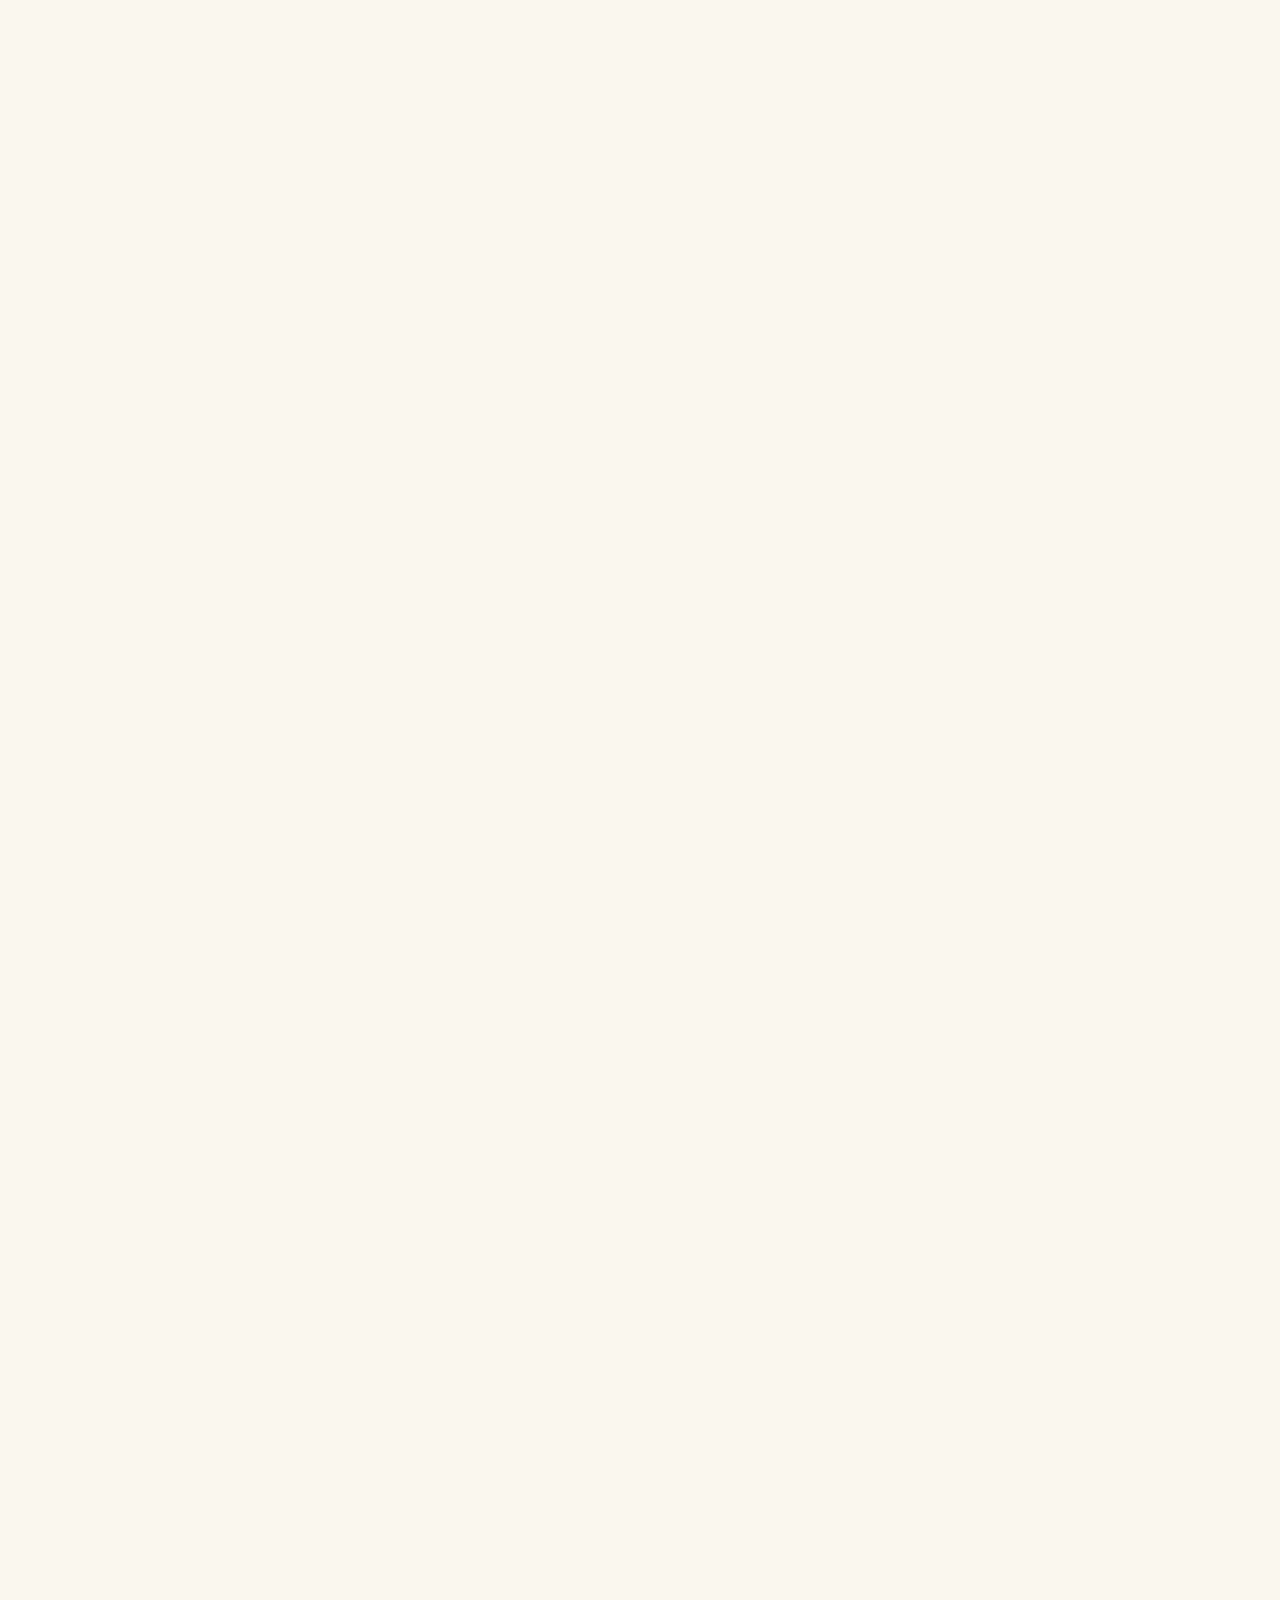
==== commit a83ddee2: "resolve conflictS" ====
--- a/index.html
+++ b/index.html
@@ -1,3 +1,4 @@
+<<<<<<< HEAD
 <!doctype html>
 <html lang="en">
   <head>
@@ -526,3 +527,533 @@
     <script src="js/script.js"></script>
   </body>
 </html>
+=======
+<!doctype html>
+<html lang="en">
+  <head>
+    <meta charset="UTF-8" />
+    <meta name="viewport" content="width=device-width, initial-scale=1.0" />
+    <title>Prince Mclein Gonzales — Academic Commissions</title>
+    <link rel="stylesheet" href="css/style.css" />
+    <link
+      href="https://fonts.googleapis.com/css2?family=Fraunces:opsz,wght@9..144,400;9..144,500;9..144,600;9..144,700&family=Inter:wght@400;500;600;700&family=JetBrains+Mono:wght@400;500;700&display=swap"
+      rel="stylesheet"
+    />
+    <link
+      rel="stylesheet"
+      href="https://cdnjs.cloudflare.com/ajax/libs/font-awesome/6.4.0/css/all.min.css"
+    />
+  </head>
+  <body>
+    <!-- NAVBAR -->
+    <nav class="navbar">
+      <div class="nav-container">
+        <div class="nav-logo">
+          <a href="#home">princeee<span>commissions</span></a>
+        </div>
+        <div class="hamburger" id="hamburger">
+          <span></span>
+          <span></span>
+          <span></span>
+        </div>
+        <ul class="nav-menu" id="navMenu">
+          <li class="nav-item"><a href="#home" class="nav-link">Home</a></li>
+          <li class="nav-item"><a href="#about" class="nav-link">About</a></li>
+          <li class="nav-item">
+            <a href="#services" class="nav-link">Services</a>
+          </li>
+          <li class="nav-item">
+            <a href="#portfolio" class="nav-link">Projects</a>
+          </li>
+          <li class="nav-item">
+            <a href="#resume" class="nav-link">Resume</a>
+          </li>
+          <li class="nav-item">
+            <a href="#certifications" class="nav-link">Certifications</a>
+          </li>
+          <li class="nav-item">
+            <a href="#contact" class="nav-link">Contact</a>
+          </li>
+        </ul>
+      </div>
+    </nav>
+
+    <!-- HOME / HERO -->
+    <section id="home" class="home">
+      <div class="container home-grid">
+        <div class="home-content">
+          <span class="eyebrow">Academic Commission Services</span>
+          <h1 class="hero-title">Academic work,<br />done <em>right.</em></h1>
+          <p class="hero-tagline">
+            Papers, posters, infographics, logos, document formatting, and
+            simple websites — written, formatted, and designed to academic
+            standard, on your timeline.
+          </p>
+          <div class="hero-actions">
+            <a href="#portfolio" class="cta-button">View my work</a>
+            <a href="#contact" class="cta-secondary">Request a commission</a>
+          </div>
+        </div>
+        <div class="home-stamp" aria-hidden="true">
+          <div class="stamp-card">
+            <span class="stamp-label">Available for</span>
+            <ul class="stamp-list">
+              <li><i class="fas fa-file-alt"></i> Research Papers</li>
+              <li><i class="fas fa-chart-pie"></i> Infographics</li>
+              <li><i class="fas fa-image"></i> Posters</li>
+              <li><i class="fas fa-pen-nib"></i> Logos</li>
+              <li><i class="fas fa-globe"></i> Websites</li>
+            </ul>
+          </div>
+        </div>
+      </div>
+    </section>
+
+    <!-- ABOUT -->
+    <section id="about" class="about">
+      <div class="container about-grid">
+        <div class="about-image">
+          <img src="assets/Profile Picture.png" alt="Prince Mclein Gonzales" />
+        </div>
+        <div class="about-text">
+          <span class="eyebrow">About</span>
+          <h2>Prince Mclein Gonzales</h2>
+          <p>
+            I'm an NC III holder in Visual Graphic Design and an incoming
+            first-year BSIT student at Gordon College. I help students and small
+            organizations produce well-structured, accurate, and visually
+            effective academic work — research assistance, paper writing
+            support, presentation design, document formatting, and graphic
+            design — at fair and affordable rates.
+          </p>
+          <p>
+            Every commission is treated like a small research project of its
+            own: clear scope, careful sourcing, and a finished piece that meets
+            requirements and deadlines.
+          </p>
+
+          <div class="techstack">
+            <span class="techstack-label">Tools &amp; Skills</span>
+            <div class="techstack-tags">
+              <span class="tag">HTML / CSS / JS</span>
+              <span class="tag">Python &amp; Java Basics</span>
+              <span class="tag">UI/UX Design</span>
+              <span class="tag">Adobe Photoshop & Illustrator</span>
+              <span class="tag">Canva</span>
+              <span class="tag">Figma</span>
+              <span class="tag">Microsoft Office Suite</span>
+              <span class="tag">Google Workspaces</span>
+            </div>
+          </div>
+        </div>
+      </div>
+    </section>
+
+    <!-- SERVICES -->
+    <section id="services" class="services">
+      <div class="container">
+        <span class="eyebrow center">Services</span>
+        <h2 class="section-title">What I can make for you</h2>
+        <p class="section-subtitle">
+          Commission types delivered as a print- or web-ready file plus a
+          preview you can review before final sign-off.
+        </p>
+
+        <div class="services-grid">
+          <div class="service-card">
+            <div class="service-icon"><i class="fas fa-file-alt"></i></div>
+            <h3>Research Papers</h3>
+            <p>
+              Topic research, drafting, citation formatting (APA, MLA, etc.),
+              and proofreading for academic writing assignments.
+            </p>
+          </div>
+
+          <div class="service-card">
+            <div class="service-icon"><i class="fas fa-chart-pie"></i></div>
+            <h3>Infographics</h3>
+            <p>
+              Clear, visual breakdowns of data, processes, or tips — designed to
+              be read in seconds and shared anywhere.
+            </p>
+          </div>
+
+          <div class="service-card">
+            <div class="service-icon"><i class="fas fa-image"></i></div>
+            <h3>Posters</h3>
+            <p>
+              Event, academic, and campaign posters with print-ready layouts and
+              a clear visual hierarchy.
+            </p>
+          </div>
+
+          <div class="service-card">
+            <div class="service-icon"><i class="fas fa-pen-nib"></i></div>
+            <h3>Logos &amp; Branding</h3>
+            <p>
+              Simple, memorable logo design and brand marks for student orgs,
+              small shops, and personal projects.
+            </p>
+          </div>
+
+          <div class="service-card">
+            <div class="service-icon"><i class="fas fa-file-word"></i></div>
+            <h3>Document Formatting</h3>
+            <p>
+              Layout and formatting for theses, manuscripts, reports, and
+              presentations — following the style guide you're required to
+              follow.
+            </p>
+          </div>
+
+          <div class="service-card">
+            <div class="service-icon"><i class="fas fa-globe"></i></div>
+            <h3>Web Design</h3>
+            <p>
+              Clean, modern web page designs and layouts for personal sites, org
+              pages, or class projects.
+            </p>
+          </div>
+
+          <div class="service-card">
+            <div class="service-icon"><i class="fas fa-laptop-code"></i></div>
+            <h3>Static Websites</h3>
+            <p>
+              Simple, fully-coded HTML/CSS/JS websites — portfolios, landing
+              pages, or one-page sites, built and ready to deploy.
+            </p>
+          </div>
+        </div>
+      </div>
+    </section>
+
+    <!-- PORTFOLIO -->
+    <section id="portfolio" class="portfolio">
+      <div class="container">
+        <span class="eyebrow center">Selected Work</span>
+        <h2 class="section-title">Recent commissions</h2>
+
+        <div class="portfolio-grid">
+          <div class="portfolio-item">
+            <img
+              src="posters/think-before-you-click.jpg"
+              alt="Think Before You Click Poster"
+            />
+            <div class="portfolio-overlay">
+              <span class="portfolio-tag">Poster</span>
+              <h3>CyberSecurity Awareness Poster</h3>
+              <a
+                href="posters/think-before-you-click.pdf"
+                target="_blank"
+                class="portfolio-link"
+                >View PDF →</a
+              >
+            </div>
+          </div>
+
+          <div class="portfolio-item">
+            <img src="logos/forgefit-logo.png" alt="ForgeFit Logo" />
+            <div class="portfolio-overlay">
+              <span class="portfolio-tag">Logo</span>
+              <h3>Forgefit Logo for Local Gym</h3>
+              <a
+                href="logos/forgefit-logo.pdf"
+                target="_blank"
+                class="portfolio-link"
+                >View PDF →</a
+              >
+            </div>
+          </div>
+
+          <div class="portfolio-item">
+            <img src="logos/coffee-logo.png" alt="Coffee logo design" />
+            <div class="portfolio-overlay">
+              <span class="portfolio-tag">Logo</span>
+              <h3>Coffee Logo</h3>
+              <a
+                href="logos/coffee-logo.pdf"
+                target="_blank"
+                class="portfolio-link"
+                >View PDF →</a
+              >
+            </div>
+          </div>
+
+          <div class="portfolio-item">
+            <img
+              src="research-paper/gamification-research.png"
+              alt="Research paper sample"
+            />
+            <div class="portfolio-overlay">
+              <span class="portfolio-tag">Research Paper</span>
+              <h3>Our Grade 12 Research About Gamification</h3>
+              <a
+                href="research-paper/gamification-research.pdf"
+                target="_blank"
+                class="portfolio-link"
+                >View PDF →</a
+              >
+            </div>
+          </div>
+        </div>
+
+        <div class="portfolio-more">
+          <a href="pages/projects.html" class="cta-secondary"
+            >View all projects →</a
+          >
+        </div>
+      </div>
+    </section>
+
+    <!-- RESUME -->
+    <section id="resume" class="resume">
+      <div class="container">
+        <span class="eyebrow center">Resume</span>
+        <h2 class="section-title">Background</h2>
+        <p class="resume-intro">
+          NC III holder in Visual Graphic Design and a detail-oriented BSIT
+          student, focused on delivering high-quality academic and creative
+          outputs with professionalism and precision.
+        </p>
+
+        <div class="resume-content">
+          <div class="resume-item">
+            <div class="timeline-marker"></div>
+            <div class="resume-text">
+              <h3>Education</h3>
+              <p>
+                <strong>Gordon College</strong> — BS Information Technology,
+                incoming first year
+              </p>
+              <p>
+                <strong>Tapinac Senior High School</strong> — ICT Strand, Grade
+                11–12
+              </p>
+            </div>
+          </div>
+
+          <div class="resume-item">
+            <div class="timeline-marker"></div>
+            <div class="resume-text">
+              <h3>Work Experience</h3>
+              <p><strong>OJT — IDESS IT</strong> · 2025</p>
+            </div>
+          </div>
+
+          <div class="resume-item">
+            <div class="timeline-marker"></div>
+            <div class="resume-text">
+              <h3>Technical Skills</h3>
+              <ul>
+                <li>Academic Research Writing &amp; Document Formatting</li>
+                <li>Presentation Design</li>
+                <li>Adobe Photoshop &amp; Illustrator</li>
+                <li>Figma</li>
+                <li>Canva, Microsoft Office, Google Workspace</li>
+                <li>HTML, CSS, JAVASCRIPT</li>
+                <li>Python & Java Basics</li>
+              </ul>
+            </div>
+          </div>
+
+          <div class="resume-item">
+            <div class="timeline-marker"></div>
+            <div class="resume-text">
+              <h3>Soft Skills</h3>
+              <ul>
+                <li>Effective Communication</li>
+                <li>Time Management</li>
+                <li>Critical Thinking</li>
+                <li>Adaptability</li>
+              </ul>
+            </div>
+          </div>
+        </div>
+
+        <div class="resume-button-container">
+          <a href="resume/Resume - Gonzales.pdf" class="download-btn" download
+            >Download My Resume</a
+          >
+        </div>
+      </div>
+    </section>
+
+    <!-- CERTIFICATIONS -->
+    <section id="certifications" class="certifications">
+      <div class="container">
+        <span class="eyebrow center">Certifications</span>
+        <h2 class="section-title">Credentials</h2>
+        <p class="section-subtitle">
+          Click any credential to view the certificate.
+        </p>
+
+        <div class="cert-grid">
+          <button
+            class="cert-btn"
+            data-cert-img="certifications/vgd-nc3.jpg"
+            data-cert-title="NC III — Visual Graphic Design"
+          >
+            <span class="cert-label">TESDA NC III</span>
+            <span class="cert-name">Visual Graphic Design</span>
+          </button>
+
+          <button
+            class="cert-btn"
+            data-cert-img="certifications/philippine-data-privacy-basics.jpg"
+            data-cert-title="Philippine Data Privacy Basics"
+          >
+            <span class="cert-label">Seminar</span>
+            <span class="cert-name">Philippine Data Privacy Basics</span>
+          </button>
+
+          <button
+            class="cert-btn"
+            data-cert-img="certifications/gc-ideation-participation.jpeg"
+            data-cert-title="Start-Up Application Ideation Participation"
+          >
+            <span class="cert-label">Participation</span>
+            <span class="cert-name">Start-Up Application Ideation</span>
+          </button>
+
+          <button
+            class="cert-btn"
+            data-cert-img="certifications/agentic-ai-ui-ux-design.png"
+            data-cert-title="Designing with AI: The Agentic UI/UX Workflow"
+          >
+            <span class="cert-label">Workshop</span>
+            <span class="cert-name"
+              >Designing with AI: Agentic UI/UX Workflow</span
+            >
+          </button>
+        </div>
+      </div>
+    </section>
+
+    <!-- CONTACT -->
+    <section id="contact" class="contact">
+      <div class="container contact-grid">
+        <div>
+          <span class="eyebrow">Get in touch</span>
+          <h2 class="section-title left">Let's talk about your commission</h2>
+          <p class="section-subtitle left">
+            Tell me what you need and I'll get back to you with scope, pricing,
+            and timeline.
+          </p>
+
+          <div class="contact-info">
+            <div class="info-item">
+              <h3>Email</h3>
+              <p>
+                <a href="mailto:princemcleinjgonzales@gmail.com"
+                  >princemcleinjgonzales@gmail.com</a
+                >
+              </p>
+            </div>
+            <div class="info-item">
+              <h3>Phone</h3>
+              <p><a href="tel:+639461804376">+63 946 180 3476</a></p>
+            </div>
+            <div class="info-item">
+              <h3>Follow</h3>
+              <div class="social-links">
+                <a
+                  href="https://github.com/princemclein"
+                  target="_blank"
+                  aria-label="GitHub"
+                  ><i class="fab fa-github"></i
+                ></a>
+                <a
+                  href="https://www.linkedin.com/in/prince-mclein-gonzales-b4a533396/"
+                  target="_blank"
+                  aria-label="LinkedIn"
+                  ><i class="fab fa-linkedin"></i
+                ></a>
+                <a
+                  href="https://www.facebook.com/princemcleingonzales"
+                  target="_blank"
+                  aria-label="Facebook"
+                  ><i class="fab fa-facebook"></i
+                ></a>
+                <a
+                  href="https://www.instagram.com/prin.cemclein/"
+                  target="_blank"
+                  aria-label="Instagram"
+                  ><i class="fab fa-instagram"></i
+                ></a>
+                <a
+                  href="https://www.tiktok.com/@gonzalesprince0123"
+                  target="_blank"
+                  aria-label="TikTok"
+                  ><i class="fab fa-tiktok"></i
+                ></a>
+              </div>
+            </div>
+          </div>
+        </div>
+
+        <form
+          id="contactForm"
+          class="contact-form"
+          action="https://formspree.io/f/maqzadpn"
+          method="POST"
+        >
+          <div class="form-group">
+            <input
+              type="text"
+              id="name"
+              name="name"
+              placeholder="Your Name"
+              required
+            />
+          </div>
+          <div class="form-group">
+            <input
+              type="email"
+              id="email"
+              name="email"
+              placeholder="Your Email"
+              required
+            />
+          </div>
+          <div class="form-group">
+            <textarea
+              id="message"
+              name="message"
+              placeholder="What do you need? (e.g. research paper on..., poster for...)"
+              rows="6"
+              required
+            ></textarea>
+          </div>
+          <button type="submit" class="submit-btn">Send Message</button>
+        </form>
+      </div>
+    </section>
+
+    <!-- FOOTER -->
+    <footer class="footer">
+      <p>&copy; 2026 Prince Mclein Gonzales. All rights reserved.</p>
+    </footer>
+
+    <!-- CERTIFICATE MODAL -->
+    <div class="cert-modal" id="certModal">
+      <div class="cert-modal-overlay" id="certModalOverlay"></div>
+      <div class="cert-modal-inner">
+        <button class="cert-modal-close" id="certModalClose" aria-label="Close">
+          ×
+        </button>
+        <div class="cert-modal-content">
+          <h3 id="certModalTitle"></h3>
+          <img id="certModalImage" src="" alt="Certificate" />
+        </div>
+      </div>
+    </div>
+
+    <!-- BACK TO TOP -->
+    <button class="back-to-top" id="backToTop" aria-label="Back to top">
+      <i class="fas fa-arrow-up"></i>
+    </button>
+
+    <script src="js/script.js"></script>
+  </body>
+</html>
+>>>>>>> bc96e68b16c2efeed9db2f17be98252a652e3e31
--- a/css/style.css
+++ b/css/style.css
@@ -1,3 +1,4 @@
+<<<<<<< HEAD
 /* =====================================================
    GLOBAL
    ===================================================== */
@@ -1030,3 +1031,1037 @@
     grid-template-columns: 1fr;
   }
 }
+=======
+/* =====================================================
+   GLOBAL
+   ===================================================== */
+
+* {
+  margin: 0;
+  padding: 0;
+  box-sizing: border-box;
+}
+
+:root {
+  --paper: #faf7f0;
+  --ink: #1b2a4a;
+  --ink-soft: #3a4a6b;
+  --clay: #d97b4f;
+  --sage: #8a9b7d;
+  --text: #2b2b2b;
+  --text-light: #6b6b6b;
+  --border: #e3ddd0;
+  --card: #ffffff;
+  --transition: 0.25s ease;
+}
+
+html {
+  scroll-behavior: smooth;
+}
+
+body {
+  font-family: "Inter", sans-serif;
+  color: var(--text);
+  background-color: var(--paper);
+  line-height: 1.6;
+  opacity: 0;
+  transition: opacity 0.35s ease;
+}
+
+body.page-loaded {
+  opacity: 1;
+}
+
+.container {
+  max-width: 1180px;
+  margin: 0 auto;
+  padding: 0 24px;
+}
+
+h1,
+h2,
+h3 {
+  font-family: "Fraunces", serif;
+  color: var(--ink);
+}
+
+em {
+  font-style: italic;
+  color: var(--clay);
+}
+
+.eyebrow {
+  display: inline-block;
+  font-family: "JetBrains Mono", monospace;
+  font-size: 0.8rem;
+  letter-spacing: 0.12em;
+  text-transform: uppercase;
+  color: var(--clay);
+  margin-bottom: 0.75rem;
+}
+
+.eyebrow.center {
+  display: block;
+  text-align: center;
+}
+
+.section-title {
+  font-size: 2.25rem;
+  font-weight: 600;
+  text-align: center;
+  margin-bottom: 0.5rem;
+}
+
+.section-title.left {
+  text-align: left;
+}
+
+.section-subtitle {
+  text-align: center;
+  color: var(--text-light);
+  max-width: 540px;
+  margin: 0 auto 3rem;
+  font-size: 1rem;
+}
+
+.section-subtitle.left {
+  text-align: left;
+  margin: 0 0 2rem;
+}
+
+/* =====================================================
+   NAVBAR
+   ===================================================== */
+
+.navbar {
+  position: fixed;
+  top: 0;
+  width: 100%;
+  background: rgba(250, 247, 240, 0.9);
+  backdrop-filter: blur(10px);
+  border-bottom: 1px solid var(--border);
+  z-index: 1000;
+  padding: 1rem 0;
+}
+
+.nav-container {
+  max-width: 1180px;
+  margin: 0 auto;
+  padding: 0 24px;
+  display: flex;
+  justify-content: space-between;
+  align-items: center;
+}
+
+.nav-logo a {
+  font-family: "Fraunces", serif;
+  font-size: 1.3rem;
+  font-weight: 600;
+  color: var(--ink);
+  text-decoration: none;
+  letter-spacing: 0.02em;
+}
+
+.nav-logo span {
+  font-family: "JetBrains Mono", monospace;
+  font-size: 0.75rem;
+  font-weight: 400;
+  color: var(--clay);
+  text-transform: lowercase;
+  margin-left: 0.35rem;
+}
+
+.nav-menu {
+  display: flex;
+  list-style: none;
+  gap: 2rem;
+}
+
+.nav-link {
+  color: var(--ink-soft);
+  text-decoration: none;
+  font-weight: 500;
+  font-size: 0.95rem;
+  position: relative;
+  transition: color var(--transition);
+}
+
+.nav-link::after {
+  content: "";
+  position: absolute;
+  bottom: -6px;
+  left: 0;
+  width: 0;
+  height: 2px;
+  background: var(--clay);
+  transition: width var(--transition);
+}
+
+.nav-link:hover::after,
+.nav-link.active::after {
+  width: 100%;
+}
+
+.nav-link:hover,
+.nav-link.active {
+  color: var(--clay);
+}
+
+/* Hamburger */
+.hamburger {
+  display: none;
+  flex-direction: column;
+  cursor: pointer;
+}
+
+.hamburger span {
+  width: 24px;
+  height: 2px;
+  background: var(--ink);
+  margin: 4px 0;
+  transition: var(--transition);
+  border-radius: 2px;
+}
+
+.hamburger.active span:nth-child(1) {
+  transform: rotate(-45deg) translate(-6px, 6px);
+}
+
+.hamburger.active span:nth-child(2) {
+  opacity: 0;
+}
+
+.hamburger.active span:nth-child(3) {
+  transform: rotate(45deg) translate(-6px, -6px);
+}
+
+/* =====================================================
+   HOME / HERO
+   ===================================================== */
+
+.home {
+  min-height: 100vh;
+  display: flex;
+  align-items: center;
+  background: var(--paper);
+  margin-top: 64px;
+}
+
+.home-grid {
+  display: grid;
+  grid-template-columns: 1.3fr 1fr;
+  gap: 3rem;
+  align-items: center;
+  padding-top: 3rem;
+  padding-bottom: 3rem;
+}
+
+.hero-title {
+  font-size: 3.4rem;
+  font-weight: 600;
+  line-height: 1.15;
+  margin-bottom: 1.25rem;
+}
+
+.hero-tagline {
+  font-size: 1.05rem;
+  color: var(--text-light);
+  max-width: 460px;
+  margin-bottom: 2rem;
+}
+
+.hero-actions {
+  display: flex;
+  gap: 1rem;
+  flex-wrap: wrap;
+}
+
+.cta-button {
+  display: inline-block;
+  padding: 0.9rem 2rem;
+  background: var(--ink);
+  color: var(--paper);
+  text-decoration: none;
+  border-radius: 4px;
+  font-weight: 600;
+  font-size: 0.95rem;
+  transition: var(--transition);
+  border: 2px solid var(--ink);
+}
+
+.cta-button:hover {
+  background: transparent;
+  color: var(--ink);
+}
+
+.cta-secondary {
+  display: inline-block;
+  padding: 0.9rem 2rem;
+  color: var(--ink);
+  text-decoration: none;
+  border-radius: 4px;
+  font-weight: 600;
+  font-size: 0.95rem;
+  border: 2px solid var(--border);
+  transition: var(--transition);
+}
+
+.cta-secondary:hover {
+  border-color: var(--clay);
+  color: var(--clay);
+}
+
+/* Stamp card */
+.home-stamp {
+  display: flex;
+  justify-content: center;
+}
+
+.stamp-card {
+  background: var(--card);
+  border: 2px solid var(--ink);
+  border-radius: 6px;
+  padding: 2rem;
+  width: 100%;
+  max-width: 280px;
+  transform: rotate(-2deg);
+  box-shadow: 6px 6px 0 var(--clay);
+}
+
+.stamp-label {
+  display: block;
+  font-family: "JetBrains Mono", monospace;
+  font-size: 0.75rem;
+  letter-spacing: 0.12em;
+  text-transform: uppercase;
+  color: var(--text-light);
+  margin-bottom: 1rem;
+  border-bottom: 1px dashed var(--border);
+  padding-bottom: 0.75rem;
+}
+
+.stamp-list {
+  list-style: none;
+  display: flex;
+  flex-direction: column;
+  gap: 0.9rem;
+}
+
+.stamp-list li {
+  font-family: "Fraunces", serif;
+  font-size: 1.05rem;
+  font-weight: 500;
+  color: var(--ink);
+  display: flex;
+  align-items: center;
+  gap: 0.75rem;
+}
+
+.stamp-list i {
+  color: var(--clay);
+  width: 20px;
+  text-align: center;
+}
+
+/* =====================================================
+   ABOUT
+   ===================================================== */
+
+.about {
+  padding: 90px 0;
+  background: var(--card);
+  border-top: 1px solid var(--border);
+  border-bottom: 1px solid var(--border);
+}
+
+.about-grid {
+  display: grid;
+  grid-template-columns: 1fr 1.6fr;
+  gap: 3.5rem;
+  align-items: center;
+}
+
+.about-image img {
+  width: 100%;
+  max-width: 280px;
+  border-radius: 6px;
+  border: 2px solid var(--ink);
+}
+
+.about-text h2 {
+  font-size: 2.25rem;
+  margin-bottom: 1rem;
+}
+
+.about-text p {
+  color: var(--text-light);
+  margin-bottom: 1.25rem;
+  font-size: 1rem;
+}
+
+.techstack {
+  margin-top: 1.5rem;
+}
+
+.techstack-label {
+  display: block;
+  font-family: "JetBrains Mono", monospace;
+  font-size: 0.75rem;
+  letter-spacing: 0.12em;
+  text-transform: uppercase;
+  color: var(--text-light);
+  margin-bottom: 0.9rem;
+}
+
+.techstack-tags {
+  display: flex;
+  flex-wrap: wrap;
+  gap: 0.6rem;
+}
+
+.tag {
+  font-family: "JetBrains Mono", monospace;
+  font-size: 0.78rem;
+  color: var(--ink);
+  background: var(--paper);
+  border: 1px solid var(--border);
+  border-radius: 4px;
+  padding: 0.4rem 0.75rem;
+}
+
+/* =====================================================
+   SERVICES
+   ===================================================== */
+
+.services {
+  padding: 90px 0;
+  background: var(--paper);
+}
+
+.services-grid {
+  display: grid;
+  grid-template-columns: repeat(3, 1fr);
+  gap: 1.5rem;
+}
+
+.service-card {
+  background: var(--card);
+  padding: 2rem 1.75rem;
+  border-radius: 6px;
+  border: 1px solid var(--border);
+  transition: var(--transition);
+}
+
+.service-card:hover {
+  border-color: var(--clay);
+  transform: translateY(-6px);
+  box-shadow: 0 12px 30px rgba(27, 42, 74, 0.08);
+}
+
+.service-icon {
+  font-size: 1.8rem;
+  color: var(--clay);
+  margin-bottom: 1rem;
+}
+
+.service-card h3 {
+  font-size: 1.15rem;
+  margin-bottom: 0.6rem;
+}
+
+.service-card p {
+  color: var(--text-light);
+  font-size: 0.92rem;
+}
+
+/* =====================================================
+   PORTFOLIO
+   ===================================================== */
+
+.portfolio {
+  padding: 90px 0;
+  background: var(--card);
+  border-top: 1px solid var(--border);
+  border-bottom: 1px solid var(--border);
+}
+
+.portfolio-grid {
+  display: grid;
+  grid-template-columns: repeat(2, 1fr);
+  gap: 1.75rem;
+}
+
+.portfolio-item {
+  position: relative;
+  overflow: hidden;
+  border-radius: 6px;
+  aspect-ratio: 4 / 3;
+  border: 1px solid var(--border);
+}
+
+.portfolio-item img {
+  width: 100%;
+  height: 100%;
+  object-fit: cover;
+  transition: transform 0.5s ease;
+}
+
+.portfolio-overlay {
+  position: absolute;
+  inset: 0;
+  background: rgba(27, 42, 74, 0.92);
+  display: flex;
+  flex-direction: column;
+  justify-content: center;
+  align-items: flex-start;
+  text-align: left;
+  color: var(--paper);
+  opacity: 0;
+  transition: opacity var(--transition);
+  padding: 2rem;
+}
+
+.portfolio-item:hover img {
+  transform: scale(1.08);
+}
+
+.portfolio-item:hover .portfolio-overlay {
+  opacity: 1;
+}
+
+.portfolio-tag {
+  font-family: "JetBrains Mono", monospace;
+  font-size: 0.72rem;
+  letter-spacing: 0.1em;
+  text-transform: uppercase;
+  color: var(--clay);
+  margin-bottom: 0.5rem;
+}
+
+.portfolio-overlay h3 {
+  color: var(--paper);
+  font-size: 1.3rem;
+  margin-bottom: 1rem;
+}
+
+.portfolio-link {
+  display: inline-block;
+  color: var(--paper);
+  text-decoration: none;
+  font-weight: 600;
+  font-size: 0.9rem;
+  padding: 0.5rem 1rem;
+  border: 1px solid var(--paper);
+  border-radius: 4px;
+  transition: var(--transition);
+}
+
+.portfolio-link:hover {
+  background: var(--clay);
+  border-color: var(--clay);
+  color: var(--ink);
+}
+
+.portfolio-more {
+  text-align: center;
+  margin-top: 3rem;
+}
+
+/* =====================================================
+   ALL PROJECTS PAGE
+   ===================================================== */
+
+.page-header {
+  padding: 2rem 0 0;
+  background: var(--paper);
+}
+
+.back-link {
+  display: inline-flex;
+  align-items: center;
+  gap: 0.6rem;
+  font-family: "JetBrains Mono", monospace;
+  font-size: 0.85rem;
+  text-decoration: none;
+  color: var(--ink-soft);
+  transition: var(--transition);
+}
+
+.back-link:hover {
+  color: var(--clay);
+}
+
+.projects-header {
+  padding: 40px 0 60px;
+  background: var(--paper);
+}
+
+.project-category {
+  padding: 60px 0;
+  background: var(--paper);
+}
+
+.project-category.alt {
+  background: var(--card);
+  border-top: 1px solid var(--border);
+  border-bottom: 1px solid var(--border);
+}
+
+.category-title {
+  font-size: 1.6rem;
+  font-weight: 600;
+  margin-bottom: 1.75rem;
+}
+
+.empty-note {
+  color: var(--text-light);
+  font-family: "JetBrains Mono", monospace;
+  font-size: 0.85rem;
+  grid-column: 1 / -1;
+}
+
+/* =====================================================
+   RESUME
+   ===================================================== */
+
+.resume {
+  padding: 90px 0;
+  background: var(--paper);
+}
+
+.resume-intro {
+  text-align: center;
+  max-width: 600px;
+  margin: 0 auto 3rem;
+  color: var(--text-light);
+}
+
+.resume-content {
+  max-width: 760px;
+  margin: 0 auto 3rem;
+}
+
+.resume-item {
+  position: relative;
+  margin-bottom: 2.25rem;
+  padding-left: 2.5rem;
+}
+
+.timeline-marker {
+  position: absolute;
+  left: 0;
+  top: 6px;
+  width: 14px;
+  height: 14px;
+  background: var(--clay);
+  border-radius: 50%;
+  border: 2px solid var(--paper);
+  box-shadow: 0 0 0 2px var(--clay);
+}
+
+.resume-text h3 {
+  font-size: 1.2rem;
+  margin-bottom: 0.5rem;
+}
+
+.resume-text p {
+  margin: 0.3rem 0;
+  color: var(--text-light);
+}
+
+.resume-text ul {
+  list-style: none;
+  margin-top: 0.4rem;
+}
+
+.resume-text li {
+  margin: 0.25rem 0;
+  padding-left: 1.25rem;
+  position: relative;
+  color: var(--text-light);
+}
+
+.resume-text li::before {
+  content: "—";
+  position: absolute;
+  left: 0;
+  color: var(--clay);
+}
+
+.resume-button-container {
+  text-align: center;
+}
+
+.download-btn {
+  display: inline-block;
+  padding: 0.9rem 2.25rem;
+  background: var(--clay);
+  color: var(--paper);
+  text-decoration: none;
+  border-radius: 4px;
+  font-weight: 600;
+  font-size: 0.95rem;
+  border: 2px solid var(--clay);
+  transition: var(--transition);
+}
+
+.download-btn:hover {
+  background: transparent;
+  color: var(--clay);
+}
+
+/* =====================================================
+   CERTIFICATIONS
+   ===================================================== */
+
+.certifications {
+  padding: 90px 0;
+  background: var(--card);
+  border-top: 1px solid var(--border);
+  border-bottom: 1px solid var(--border);
+}
+
+.cert-grid {
+  display: grid;
+  grid-template-columns: repeat(2, 1fr);
+  gap: 1.25rem;
+}
+
+.cert-btn {
+  display: flex;
+  flex-direction: column;
+  align-items: flex-start;
+  gap: 0.5rem;
+  text-align: left;
+  background: var(--paper);
+  border: 1px solid var(--border);
+  border-radius: 6px;
+  padding: 1.25rem 1.5rem;
+  cursor: pointer;
+  font-family: "Inter", sans-serif;
+  transition: var(--transition);
+}
+
+.cert-btn:hover {
+  border-color: var(--clay);
+  transform: translateY(-4px);
+  box-shadow: 0 12px 30px rgba(27, 42, 74, 0.08);
+}
+
+.cert-label {
+  font-family: "JetBrains Mono", monospace;
+  font-size: 0.72rem;
+  letter-spacing: 0.1em;
+  text-transform: uppercase;
+  color: var(--clay);
+}
+
+.cert-name {
+  font-family: "Fraunces", serif;
+  font-size: 1.05rem;
+  font-weight: 500;
+  color: var(--ink);
+}
+
+/* Certificate Modal */
+
+.cert-modal {
+  display: none;
+  position: fixed;
+  inset: 0;
+  z-index: 2000;
+  align-items: center;
+  justify-content: center;
+}
+
+.cert-modal.active {
+  display: flex;
+}
+
+.cert-modal-overlay {
+  position: absolute;
+  inset: 0;
+  background: rgba(27, 42, 74, 0.85);
+  cursor: pointer;
+}
+
+.cert-modal-inner {
+  position: relative;
+  max-width: 90vw;
+  max-height: 90vh;
+  display: flex;
+}
+
+.cert-modal-content {
+  position: relative;
+  background: var(--card);
+  border-radius: 8px;
+  padding: 1.25rem;
+  display: flex;
+  flex-direction: column;
+  align-items: center;
+  max-width: 90vw;
+  max-height: 90vh;
+  box-sizing: border-box;
+  text-align: center;
+  box-shadow: 0 20px 60px rgba(27, 42, 74, 0.3);
+}
+
+.cert-modal-content h3 {
+  font-size: 1.1rem;
+  margin-bottom: 0.75rem;
+  flex-shrink: 0;
+}
+
+.cert-modal-content img {
+  display: block;
+  max-width: 100%;
+  max-height: calc(90vh - 4rem);
+  width: auto;
+  height: auto;
+  object-fit: contain;
+  border-radius: 4px;
+  border: 1px solid var(--border);
+}
+
+.cert-modal-close {
+  position: absolute;
+  top: -16px;
+  right: -16px;
+  background: var(--clay);
+  color: var(--paper);
+  border: none;
+  width: 36px;
+  height: 36px;
+  border-radius: 50%;
+  font-size: 1.4rem;
+  line-height: 1;
+  cursor: pointer;
+  transition: var(--transition);
+  z-index: 1;
+}
+
+.cert-modal-close:hover {
+  background: var(--ink);
+}
+
+/* =====================================================
+   CONTACT
+   ===================================================== */
+
+.contact {
+  padding: 90px 0;
+  background: var(--card);
+  border-top: 1px solid var(--border);
+}
+
+.contact-grid {
+  display: grid;
+  grid-template-columns: 1fr 1fr;
+  gap: 3.5rem;
+}
+
+.contact-info {
+  display: flex;
+  flex-direction: column;
+  gap: 1.75rem;
+  margin-top: 2rem;
+}
+
+.info-item h3 {
+  margin-bottom: 0.4rem;
+  font-size: 1.05rem;
+}
+
+.info-item p,
+.info-item a {
+  color: var(--text-light);
+  text-decoration: none;
+}
+
+.info-item a:hover {
+  color: var(--clay);
+}
+
+.social-links {
+  display: flex;
+  gap: 0.75rem;
+}
+
+.social-links a {
+  display: inline-flex;
+  align-items: center;
+  justify-content: center;
+  width: 38px;
+  height: 38px;
+  background: var(--paper);
+  color: var(--ink);
+  border: 1px solid var(--border);
+  border-radius: 50%;
+  font-size: 1.05rem;
+  transition: var(--transition);
+}
+
+.social-links a:hover {
+  background: var(--clay);
+  color: var(--paper);
+  border-color: var(--clay);
+}
+
+/* Contact Form */
+.contact-form {
+  display: flex;
+  flex-direction: column;
+}
+
+.form-group {
+  margin-bottom: 1.25rem;
+}
+
+.contact-form input,
+.contact-form textarea {
+  width: 100%;
+  padding: 0.9rem 1rem;
+  border: 1px solid var(--border);
+  border-radius: 4px;
+  font-family: "Inter", sans-serif;
+  font-size: 0.95rem;
+  background: var(--paper);
+  transition: var(--transition);
+}
+
+.contact-form input:focus,
+.contact-form textarea:focus {
+  outline: none;
+  border-color: var(--clay);
+}
+
+.submit-btn {
+  align-self: flex-start;
+  padding: 0.9rem 2.25rem;
+  background: var(--ink);
+  color: var(--paper);
+  border: 2px solid var(--ink);
+  border-radius: 4px;
+  font-weight: 600;
+  cursor: pointer;
+  font-family: "Inter", sans-serif;
+  font-size: 0.95rem;
+  transition: var(--transition);
+}
+
+.submit-btn:hover {
+  background: transparent;
+  color: var(--ink);
+}
+
+/* =====================================================
+   FOOTER + BACK TO TOP
+   ===================================================== */
+
+.footer {
+  background: var(--ink);
+  color: var(--paper);
+  text-align: center;
+  padding: 2rem;
+  font-size: 0.9rem;
+}
+
+.back-to-top {
+  position: fixed;
+  bottom: 2rem;
+  right: 2rem;
+  width: 46px;
+  height: 46px;
+  background: var(--ink);
+  color: var(--paper);
+  border: none;
+  border-radius: 50%;
+  font-size: 1.2rem;
+  cursor: pointer;
+  display: none;
+  align-items: center;
+  justify-content: center;
+  z-index: 999;
+  transition: var(--transition);
+}
+
+.back-to-top.show {
+  display: flex;
+}
+
+.back-to-top:hover {
+  background: var(--clay);
+}
+
+/* =====================================================
+   RESPONSIVE
+   ===================================================== */
+
+@media (max-width: 900px) {
+  .home-grid,
+  .about-grid,
+  .contact-grid {
+    grid-template-columns: 1fr;
+  }
+
+  .home-stamp {
+    order: -1;
+  }
+
+  .about-image {
+    text-align: center;
+  }
+
+  .services-grid {
+    grid-template-columns: repeat(2, 1fr);
+  }
+
+  .portfolio-grid {
+    grid-template-columns: 1fr;
+  }
+}
+
+@media (max-width: 768px) {
+  .hamburger {
+    display: flex;
+  }
+
+  .nav-menu {
+    position: fixed;
+    left: -100%;
+    top: 64px;
+    flex-direction: column;
+    background: var(--paper);
+    border-right: 1px solid var(--border);
+    width: 70%;
+    max-width: 260px;
+    text-align: left;
+    transition: 0.3s;
+    gap: 0;
+    padding: 1.5rem 0;
+    height: calc(100vh - 64px);
+  }
+
+  .nav-menu.active {
+    left: 0;
+  }
+
+  .nav-item {
+    padding: 0.9rem 1.5rem;
+    border-bottom: 1px solid var(--border);
+  }
+
+  .hero-title {
+    font-size: 2.4rem;
+  }
+
+  .services-grid {
+    grid-template-columns: 1fr;
+  }
+
+  .cert-grid {
+    grid-template-columns: 1fr;
+  }
+}
+>>>>>>> bc96e68b16c2efeed9db2f17be98252a652e3e31
--- a/css/style.css
+++ b/css/style.css
@@ -1,3 +1,4 @@
+<<<<<<< HEAD
 /* =====================================================
    GLOBAL
    ===================================================== */
@@ -1030,3 +1031,1037 @@
     grid-template-columns: 1fr;
   }
 }
+=======
+/* =====================================================
+   GLOBAL
+   ===================================================== */
+
+* {
+  margin: 0;
+  padding: 0;
+  box-sizing: border-box;
+}
+
+:root {
+  --paper: #faf7f0;
+  --ink: #1b2a4a;
+  --ink-soft: #3a4a6b;
+  --clay: #d97b4f;
+  --sage: #8a9b7d;
+  --text: #2b2b2b;
+  --text-light: #6b6b6b;
+  --border: #e3ddd0;
+  --card: #ffffff;
+  --transition: 0.25s ease;
+}
+
+html {
+  scroll-behavior: smooth;
+}
+
+body {
+  font-family: "Inter", sans-serif;
+  color: var(--text);
+  background-color: var(--paper);
+  line-height: 1.6;
+  opacity: 0;
+  transition: opacity 0.35s ease;
+}
+
+body.page-loaded {
+  opacity: 1;
+}
+
+.container {
+  max-width: 1180px;
+  margin: 0 auto;
+  padding: 0 24px;
+}
+
+h1,
+h2,
+h3 {
+  font-family: "Fraunces", serif;
+  color: var(--ink);
+}
+
+em {
+  font-style: italic;
+  color: var(--clay);
+}
+
+.eyebrow {
+  display: inline-block;
+  font-family: "JetBrains Mono", monospace;
+  font-size: 0.8rem;
+  letter-spacing: 0.12em;
+  text-transform: uppercase;
+  color: var(--clay);
+  margin-bottom: 0.75rem;
+}
+
+.eyebrow.center {
+  display: block;
+  text-align: center;
+}
+
+.section-title {
+  font-size: 2.25rem;
+  font-weight: 600;
+  text-align: center;
+  margin-bottom: 0.5rem;
+}
+
+.section-title.left {
+  text-align: left;
+}
+
+.section-subtitle {
+  text-align: center;
+  color: var(--text-light);
+  max-width: 540px;
+  margin: 0 auto 3rem;
+  font-size: 1rem;
+}
+
+.section-subtitle.left {
+  text-align: left;
+  margin: 0 0 2rem;
+}
+
+/* =====================================================
+   NAVBAR
+   ===================================================== */
+
+.navbar {
+  position: fixed;
+  top: 0;
+  width: 100%;
+  background: rgba(250, 247, 240, 0.9);
+  backdrop-filter: blur(10px);
+  border-bottom: 1px solid var(--border);
+  z-index: 1000;
+  padding: 1rem 0;
+}
+
+.nav-container {
+  max-width: 1180px;
+  margin: 0 auto;
+  padding: 0 24px;
+  display: flex;
+  justify-content: space-between;
+  align-items: center;
+}
+
+.nav-logo a {
+  font-family: "Fraunces", serif;
+  font-size: 1.3rem;
+  font-weight: 600;
+  color: var(--ink);
+  text-decoration: none;
+  letter-spacing: 0.02em;
+}
+
+.nav-logo span {
+  font-family: "JetBrains Mono", monospace;
+  font-size: 0.75rem;
+  font-weight: 400;
+  color: var(--clay);
+  text-transform: lowercase;
+  margin-left: 0.35rem;
+}
+
+.nav-menu {
+  display: flex;
+  list-style: none;
+  gap: 2rem;
+}
+
+.nav-link {
+  color: var(--ink-soft);
+  text-decoration: none;
+  font-weight: 500;
+  font-size: 0.95rem;
+  position: relative;
+  transition: color var(--transition);
+}
+
+.nav-link::after {
+  content: "";
+  position: absolute;
+  bottom: -6px;
+  left: 0;
+  width: 0;
+  height: 2px;
+  background: var(--clay);
+  transition: width var(--transition);
+}
+
+.nav-link:hover::after,
+.nav-link.active::after {
+  width: 100%;
+}
+
+.nav-link:hover,
+.nav-link.active {
+  color: var(--clay);
+}
+
+/* Hamburger */
+.hamburger {
+  display: none;
+  flex-direction: column;
+  cursor: pointer;
+}
+
+.hamburger span {
+  width: 24px;
+  height: 2px;
+  background: var(--ink);
+  margin: 4px 0;
+  transition: var(--transition);
+  border-radius: 2px;
+}
+
+.hamburger.active span:nth-child(1) {
+  transform: rotate(-45deg) translate(-6px, 6px);
+}
+
+.hamburger.active span:nth-child(2) {
+  opacity: 0;
+}
+
+.hamburger.active span:nth-child(3) {
+  transform: rotate(45deg) translate(-6px, -6px);
+}
+
+/* =====================================================
+   HOME / HERO
+   ===================================================== */
+
+.home {
+  min-height: 100vh;
+  display: flex;
+  align-items: center;
+  background: var(--paper);
+  margin-top: 64px;
+}
+
+.home-grid {
+  display: grid;
+  grid-template-columns: 1.3fr 1fr;
+  gap: 3rem;
+  align-items: center;
+  padding-top: 3rem;
+  padding-bottom: 3rem;
+}
+
+.hero-title {
+  font-size: 3.4rem;
+  font-weight: 600;
+  line-height: 1.15;
+  margin-bottom: 1.25rem;
+}
+
+.hero-tagline {
+  font-size: 1.05rem;
+  color: var(--text-light);
+  max-width: 460px;
+  margin-bottom: 2rem;
+}
+
+.hero-actions {
+  display: flex;
+  gap: 1rem;
+  flex-wrap: wrap;
+}
+
+.cta-button {
+  display: inline-block;
+  padding: 0.9rem 2rem;
+  background: var(--ink);
+  color: var(--paper);
+  text-decoration: none;
+  border-radius: 4px;
+  font-weight: 600;
+  font-size: 0.95rem;
+  transition: var(--transition);
+  border: 2px solid var(--ink);
+}
+
+.cta-button:hover {
+  background: transparent;
+  color: var(--ink);
+}
+
+.cta-secondary {
+  display: inline-block;
+  padding: 0.9rem 2rem;
+  color: var(--ink);
+  text-decoration: none;
+  border-radius: 4px;
+  font-weight: 600;
+  font-size: 0.95rem;
+  border: 2px solid var(--border);
+  transition: var(--transition);
+}
+
+.cta-secondary:hover {
+  border-color: var(--clay);
+  color: var(--clay);
+}
+
+/* Stamp card */
+.home-stamp {
+  display: flex;
+  justify-content: center;
+}
+
+.stamp-card {
+  background: var(--card);
+  border: 2px solid var(--ink);
+  border-radius: 6px;
+  padding: 2rem;
+  width: 100%;
+  max-width: 280px;
+  transform: rotate(-2deg);
+  box-shadow: 6px 6px 0 var(--clay);
+}
+
+.stamp-label {
+  display: block;
+  font-family: "JetBrains Mono", monospace;
+  font-size: 0.75rem;
+  letter-spacing: 0.12em;
+  text-transform: uppercase;
+  color: var(--text-light);
+  margin-bottom: 1rem;
+  border-bottom: 1px dashed var(--border);
+  padding-bottom: 0.75rem;
+}
+
+.stamp-list {
+  list-style: none;
+  display: flex;
+  flex-direction: column;
+  gap: 0.9rem;
+}
+
+.stamp-list li {
+  font-family: "Fraunces", serif;
+  font-size: 1.05rem;
+  font-weight: 500;
+  color: var(--ink);
+  display: flex;
+  align-items: center;
+  gap: 0.75rem;
+}
+
+.stamp-list i {
+  color: var(--clay);
+  width: 20px;
+  text-align: center;
+}
+
+/* =====================================================
+   ABOUT
+   ===================================================== */
+
+.about {
+  padding: 90px 0;
+  background: var(--card);
+  border-top: 1px solid var(--border);
+  border-bottom: 1px solid var(--border);
+}
+
+.about-grid {
+  display: grid;
+  grid-template-columns: 1fr 1.6fr;
+  gap: 3.5rem;
+  align-items: center;
+}
+
+.about-image img {
+  width: 100%;
+  max-width: 280px;
+  border-radius: 6px;
+  border: 2px solid var(--ink);
+}
+
+.about-text h2 {
+  font-size: 2.25rem;
+  margin-bottom: 1rem;
+}
+
+.about-text p {
+  color: var(--text-light);
+  margin-bottom: 1.25rem;
+  font-size: 1rem;
+}
+
+.techstack {
+  margin-top: 1.5rem;
+}
+
+.techstack-label {
+  display: block;
+  font-family: "JetBrains Mono", monospace;
+  font-size: 0.75rem;
+  letter-spacing: 0.12em;
+  text-transform: uppercase;
+  color: var(--text-light);
+  margin-bottom: 0.9rem;
+}
+
+.techstack-tags {
+  display: flex;
+  flex-wrap: wrap;
+  gap: 0.6rem;
+}
+
+.tag {
+  font-family: "JetBrains Mono", monospace;
+  font-size: 0.78rem;
+  color: var(--ink);
+  background: var(--paper);
+  border: 1px solid var(--border);
+  border-radius: 4px;
+  padding: 0.4rem 0.75rem;
+}
+
+/* =====================================================
+   SERVICES
+   ===================================================== */
+
+.services {
+  padding: 90px 0;
+  background: var(--paper);
+}
+
+.services-grid {
+  display: grid;
+  grid-template-columns: repeat(3, 1fr);
+  gap: 1.5rem;
+}
+
+.service-card {
+  background: var(--card);
+  padding: 2rem 1.75rem;
+  border-radius: 6px;
+  border: 1px solid var(--border);
+  transition: var(--transition);
+}
+
+.service-card:hover {
+  border-color: var(--clay);
+  transform: translateY(-6px);
+  box-shadow: 0 12px 30px rgba(27, 42, 74, 0.08);
+}
+
+.service-icon {
+  font-size: 1.8rem;
+  color: var(--clay);
+  margin-bottom: 1rem;
+}
+
+.service-card h3 {
+  font-size: 1.15rem;
+  margin-bottom: 0.6rem;
+}
+
+.service-card p {
+  color: var(--text-light);
+  font-size: 0.92rem;
+}
+
+/* =====================================================
+   PORTFOLIO
+   ===================================================== */
+
+.portfolio {
+  padding: 90px 0;
+  background: var(--card);
+  border-top: 1px solid var(--border);
+  border-bottom: 1px solid var(--border);
+}
+
+.portfolio-grid {
+  display: grid;
+  grid-template-columns: repeat(2, 1fr);
+  gap: 1.75rem;
+}
+
+.portfolio-item {
+  position: relative;
+  overflow: hidden;
+  border-radius: 6px;
+  aspect-ratio: 4 / 3;
+  border: 1px solid var(--border);
+}
+
+.portfolio-item img {
+  width: 100%;
+  height: 100%;
+  object-fit: cover;
+  transition: transform 0.5s ease;
+}
+
+.portfolio-overlay {
+  position: absolute;
+  inset: 0;
+  background: rgba(27, 42, 74, 0.92);
+  display: flex;
+  flex-direction: column;
+  justify-content: center;
+  align-items: flex-start;
+  text-align: left;
+  color: var(--paper);
+  opacity: 0;
+  transition: opacity var(--transition);
+  padding: 2rem;
+}
+
+.portfolio-item:hover img {
+  transform: scale(1.08);
+}
+
+.portfolio-item:hover .portfolio-overlay {
+  opacity: 1;
+}
+
+.portfolio-tag {
+  font-family: "JetBrains Mono", monospace;
+  font-size: 0.72rem;
+  letter-spacing: 0.1em;
+  text-transform: uppercase;
+  color: var(--clay);
+  margin-bottom: 0.5rem;
+}
+
+.portfolio-overlay h3 {
+  color: var(--paper);
+  font-size: 1.3rem;
+  margin-bottom: 1rem;
+}
+
+.portfolio-link {
+  display: inline-block;
+  color: var(--paper);
+  text-decoration: none;
+  font-weight: 600;
+  font-size: 0.9rem;
+  padding: 0.5rem 1rem;
+  border: 1px solid var(--paper);
+  border-radius: 4px;
+  transition: var(--transition);
+}
+
+.portfolio-link:hover {
+  background: var(--clay);
+  border-color: var(--clay);
+  color: var(--ink);
+}
+
+.portfolio-more {
+  text-align: center;
+  margin-top: 3rem;
+}
+
+/* =====================================================
+   ALL PROJECTS PAGE
+   ===================================================== */
+
+.page-header {
+  padding: 2rem 0 0;
+  background: var(--paper);
+}
+
+.back-link {
+  display: inline-flex;
+  align-items: center;
+  gap: 0.6rem;
+  font-family: "JetBrains Mono", monospace;
+  font-size: 0.85rem;
+  text-decoration: none;
+  color: var(--ink-soft);
+  transition: var(--transition);
+}
+
+.back-link:hover {
+  color: var(--clay);
+}
+
+.projects-header {
+  padding: 40px 0 60px;
+  background: var(--paper);
+}
+
+.project-category {
+  padding: 60px 0;
+  background: var(--paper);
+}
+
+.project-category.alt {
+  background: var(--card);
+  border-top: 1px solid var(--border);
+  border-bottom: 1px solid var(--border);
+}
+
+.category-title {
+  font-size: 1.6rem;
+  font-weight: 600;
+  margin-bottom: 1.75rem;
+}
+
+.empty-note {
+  color: var(--text-light);
+  font-family: "JetBrains Mono", monospace;
+  font-size: 0.85rem;
+  grid-column: 1 / -1;
+}
+
+/* =====================================================
+   RESUME
+   ===================================================== */
+
+.resume {
+  padding: 90px 0;
+  background: var(--paper);
+}
+
+.resume-intro {
+  text-align: center;
+  max-width: 600px;
+  margin: 0 auto 3rem;
+  color: var(--text-light);
+}
+
+.resume-content {
+  max-width: 760px;
+  margin: 0 auto 3rem;
+}
+
+.resume-item {
+  position: relative;
+  margin-bottom: 2.25rem;
+  padding-left: 2.5rem;
+}
+
+.timeline-marker {
+  position: absolute;
+  left: 0;
+  top: 6px;
+  width: 14px;
+  height: 14px;
+  background: var(--clay);
+  border-radius: 50%;
+  border: 2px solid var(--paper);
+  box-shadow: 0 0 0 2px var(--clay);
+}
+
+.resume-text h3 {
+  font-size: 1.2rem;
+  margin-bottom: 0.5rem;
+}
+
+.resume-text p {
+  margin: 0.3rem 0;
+  color: var(--text-light);
+}
+
+.resume-text ul {
+  list-style: none;
+  margin-top: 0.4rem;
+}
+
+.resume-text li {
+  margin: 0.25rem 0;
+  padding-left: 1.25rem;
+  position: relative;
+  color: var(--text-light);
+}
+
+.resume-text li::before {
+  content: "—";
+  position: absolute;
+  left: 0;
+  color: var(--clay);
+}
+
+.resume-button-container {
+  text-align: center;
+}
+
+.download-btn {
+  display: inline-block;
+  padding: 0.9rem 2.25rem;
+  background: var(--clay);
+  color: var(--paper);
+  text-decoration: none;
+  border-radius: 4px;
+  font-weight: 600;
+  font-size: 0.95rem;
+  border: 2px solid var(--clay);
+  transition: var(--transition);
+}
+
+.download-btn:hover {
+  background: transparent;
+  color: var(--clay);
+}
+
+/* =====================================================
+   CERTIFICATIONS
+   ===================================================== */
+
+.certifications {
+  padding: 90px 0;
+  background: var(--card);
+  border-top: 1px solid var(--border);
+  border-bottom: 1px solid var(--border);
+}
+
+.cert-grid {
+  display: grid;
+  grid-template-columns: repeat(2, 1fr);
+  gap: 1.25rem;
+}
+
+.cert-btn {
+  display: flex;
+  flex-direction: column;
+  align-items: flex-start;
+  gap: 0.5rem;
+  text-align: left;
+  background: var(--paper);
+  border: 1px solid var(--border);
+  border-radius: 6px;
+  padding: 1.25rem 1.5rem;
+  cursor: pointer;
+  font-family: "Inter", sans-serif;
+  transition: var(--transition);
+}
+
+.cert-btn:hover {
+  border-color: var(--clay);
+  transform: translateY(-4px);
+  box-shadow: 0 12px 30px rgba(27, 42, 74, 0.08);
+}
+
+.cert-label {
+  font-family: "JetBrains Mono", monospace;
+  font-size: 0.72rem;
+  letter-spacing: 0.1em;
+  text-transform: uppercase;
+  color: var(--clay);
+}
+
+.cert-name {
+  font-family: "Fraunces", serif;
+  font-size: 1.05rem;
+  font-weight: 500;
+  color: var(--ink);
+}
+
+/* Certificate Modal */
+
+.cert-modal {
+  display: none;
+  position: fixed;
+  inset: 0;
+  z-index: 2000;
+  align-items: center;
+  justify-content: center;
+}
+
+.cert-modal.active {
+  display: flex;
+}
+
+.cert-modal-overlay {
+  position: absolute;
+  inset: 0;
+  background: rgba(27, 42, 74, 0.85);
+  cursor: pointer;
+}
+
+.cert-modal-inner {
+  position: relative;
+  max-width: 90vw;
+  max-height: 90vh;
+  display: flex;
+}
+
+.cert-modal-content {
+  position: relative;
+  background: var(--card);
+  border-radius: 8px;
+  padding: 1.25rem;
+  display: flex;
+  flex-direction: column;
+  align-items: center;
+  max-width: 90vw;
+  max-height: 90vh;
+  box-sizing: border-box;
+  text-align: center;
+  box-shadow: 0 20px 60px rgba(27, 42, 74, 0.3);
+}
+
+.cert-modal-content h3 {
+  font-size: 1.1rem;
+  margin-bottom: 0.75rem;
+  flex-shrink: 0;
+}
+
+.cert-modal-content img {
+  display: block;
+  max-width: 100%;
+  max-height: calc(90vh - 4rem);
+  width: auto;
+  height: auto;
+  object-fit: contain;
+  border-radius: 4px;
+  border: 1px solid var(--border);
+}
+
+.cert-modal-close {
+  position: absolute;
+  top: -16px;
+  right: -16px;
+  background: var(--clay);
+  color: var(--paper);
+  border: none;
+  width: 36px;
+  height: 36px;
+  border-radius: 50%;
+  font-size: 1.4rem;
+  line-height: 1;
+  cursor: pointer;
+  transition: var(--transition);
+  z-index: 1;
+}
+
+.cert-modal-close:hover {
+  background: var(--ink);
+}
+
+/* =====================================================
+   CONTACT
+   ===================================================== */
+
+.contact {
+  padding: 90px 0;
+  background: var(--card);
+  border-top: 1px solid var(--border);
+}
+
+.contact-grid {
+  display: grid;
+  grid-template-columns: 1fr 1fr;
+  gap: 3.5rem;
+}
+
+.contact-info {
+  display: flex;
+  flex-direction: column;
+  gap: 1.75rem;
+  margin-top: 2rem;
+}
+
+.info-item h3 {
+  margin-bottom: 0.4rem;
+  font-size: 1.05rem;
+}
+
+.info-item p,
+.info-item a {
+  color: var(--text-light);
+  text-decoration: none;
+}
+
+.info-item a:hover {
+  color: var(--clay);
+}
+
+.social-links {
+  display: flex;
+  gap: 0.75rem;
+}
+
+.social-links a {
+  display: inline-flex;
+  align-items: center;
+  justify-content: center;
+  width: 38px;
+  height: 38px;
+  background: var(--paper);
+  color: var(--ink);
+  border: 1px solid var(--border);
+  border-radius: 50%;
+  font-size: 1.05rem;
+  transition: var(--transition);
+}
+
+.social-links a:hover {
+  background: var(--clay);
+  color: var(--paper);
+  border-color: var(--clay);
+}
+
+/* Contact Form */
+.contact-form {
+  display: flex;
+  flex-direction: column;
+}
+
+.form-group {
+  margin-bottom: 1.25rem;
+}
+
+.contact-form input,
+.contact-form textarea {
+  width: 100%;
+  padding: 0.9rem 1rem;
+  border: 1px solid var(--border);
+  border-radius: 4px;
+  font-family: "Inter", sans-serif;
+  font-size: 0.95rem;
+  background: var(--paper);
+  transition: var(--transition);
+}
+
+.contact-form input:focus,
+.contact-form textarea:focus {
+  outline: none;
+  border-color: var(--clay);
+}
+
+.submit-btn {
+  align-self: flex-start;
+  padding: 0.9rem 2.25rem;
+  background: var(--ink);
+  color: var(--paper);
+  border: 2px solid var(--ink);
+  border-radius: 4px;
+  font-weight: 600;
+  cursor: pointer;
+  font-family: "Inter", sans-serif;
+  font-size: 0.95rem;
+  transition: var(--transition);
+}
+
+.submit-btn:hover {
+  background: transparent;
+  color: var(--ink);
+}
+
+/* =====================================================
+   FOOTER + BACK TO TOP
+   ===================================================== */
+
+.footer {
+  background: var(--ink);
+  color: var(--paper);
+  text-align: center;
+  padding: 2rem;
+  font-size: 0.9rem;
+}
+
+.back-to-top {
+  position: fixed;
+  bottom: 2rem;
+  right: 2rem;
+  width: 46px;
+  height: 46px;
+  background: var(--ink);
+  color: var(--paper);
+  border: none;
+  border-radius: 50%;
+  font-size: 1.2rem;
+  cursor: pointer;
+  display: none;
+  align-items: center;
+  justify-content: center;
+  z-index: 999;
+  transition: var(--transition);
+}
+
+.back-to-top.show {
+  display: flex;
+}
+
+.back-to-top:hover {
+  background: var(--clay);
+}
+
+/* =====================================================
+   RESPONSIVE
+   ===================================================== */
+
+@media (max-width: 900px) {
+  .home-grid,
+  .about-grid,
+  .contact-grid {
+    grid-template-columns: 1fr;
+  }
+
+  .home-stamp {
+    order: -1;
+  }
+
+  .about-image {
+    text-align: center;
+  }
+
+  .services-grid {
+    grid-template-columns: repeat(2, 1fr);
+  }
+
+  .portfolio-grid {
+    grid-template-columns: 1fr;
+  }
+}
+
+@media (max-width: 768px) {
+  .hamburger {
+    display: flex;
+  }
+
+  .nav-menu {
+    position: fixed;
+    left: -100%;
+    top: 64px;
+    flex-direction: column;
+    background: var(--paper);
+    border-right: 1px solid var(--border);
+    width: 70%;
+    max-width: 260px;
+    text-align: left;
+    transition: 0.3s;
+    gap: 0;
+    padding: 1.5rem 0;
+    height: calc(100vh - 64px);
+  }
+
+  .nav-menu.active {
+    left: 0;
+  }
+
+  .nav-item {
+    padding: 0.9rem 1.5rem;
+    border-bottom: 1px solid var(--border);
+  }
+
+  .hero-title {
+    font-size: 2.4rem;
+  }
+
+  .services-grid {
+    grid-template-columns: 1fr;
+  }
+
+  .cert-grid {
+    grid-template-columns: 1fr;
+  }
+}
+>>>>>>> bc96e68b16c2efeed9db2f17be98252a652e3e31
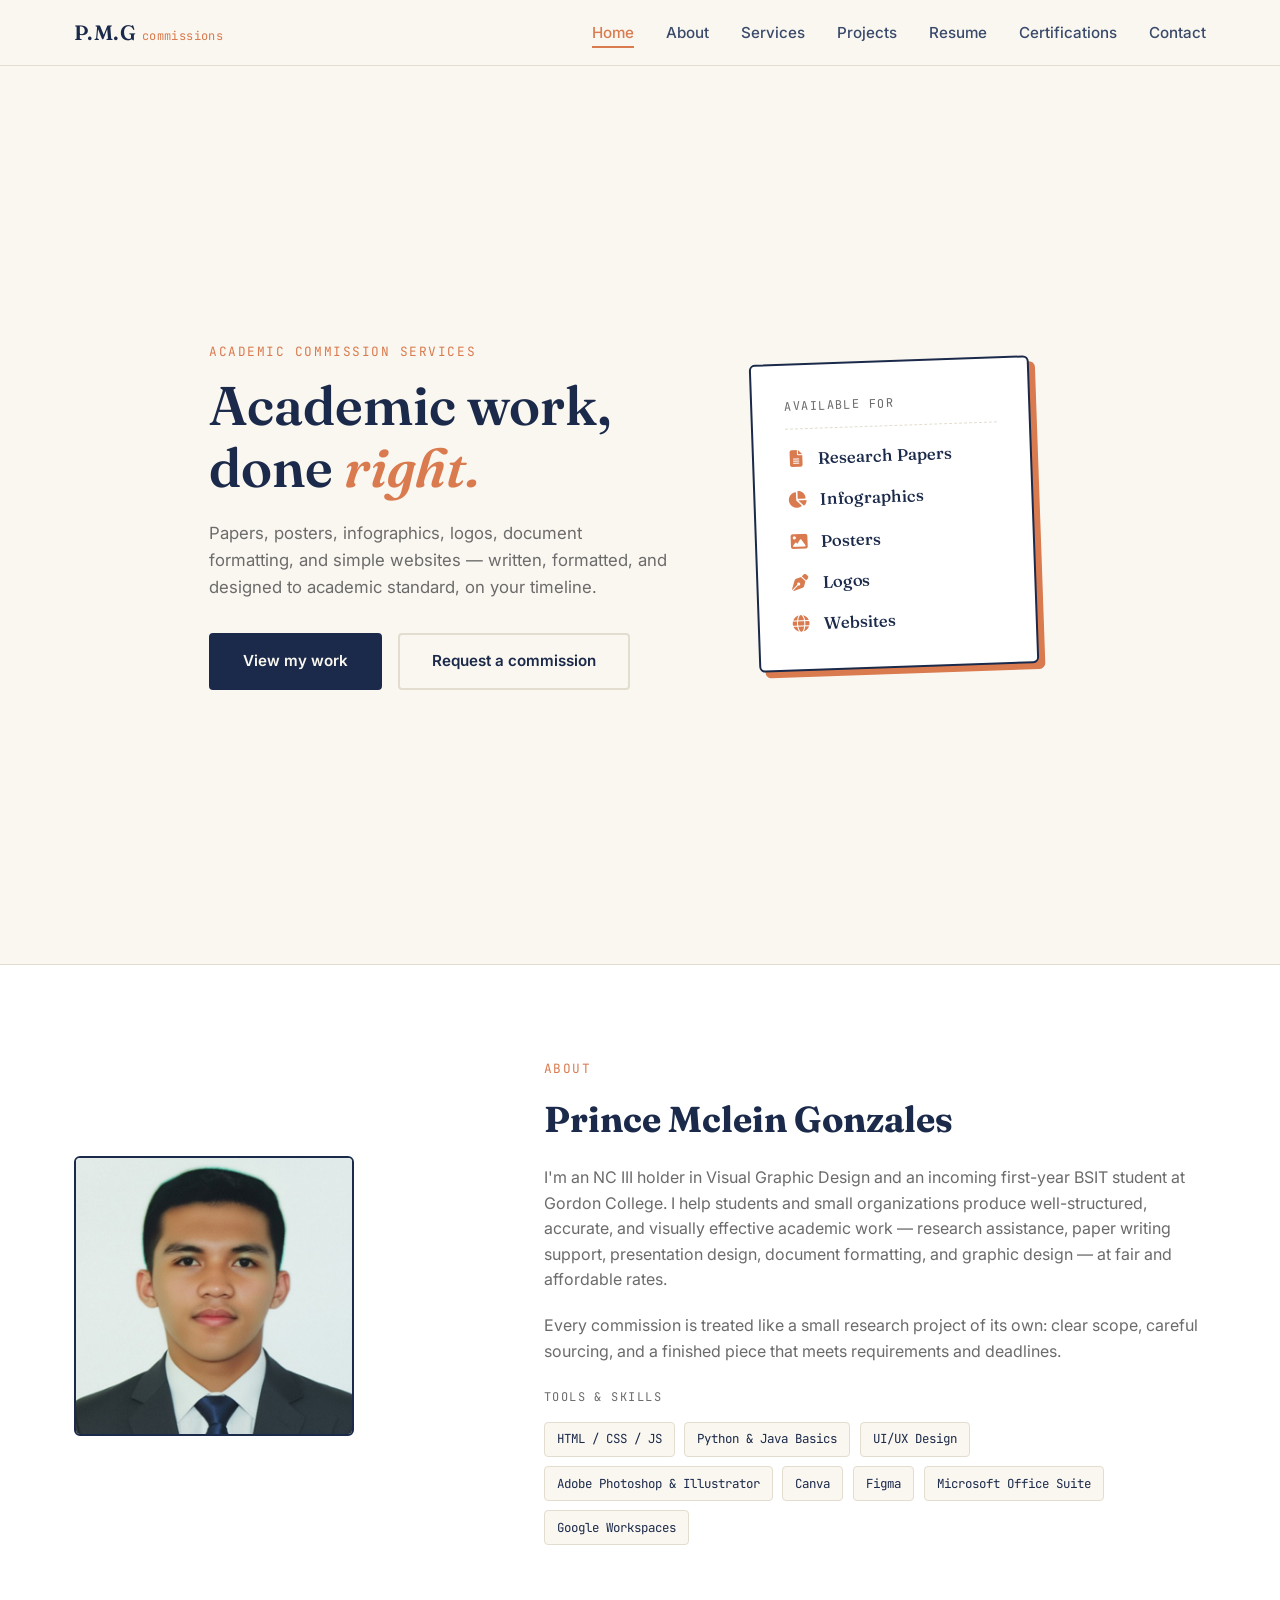
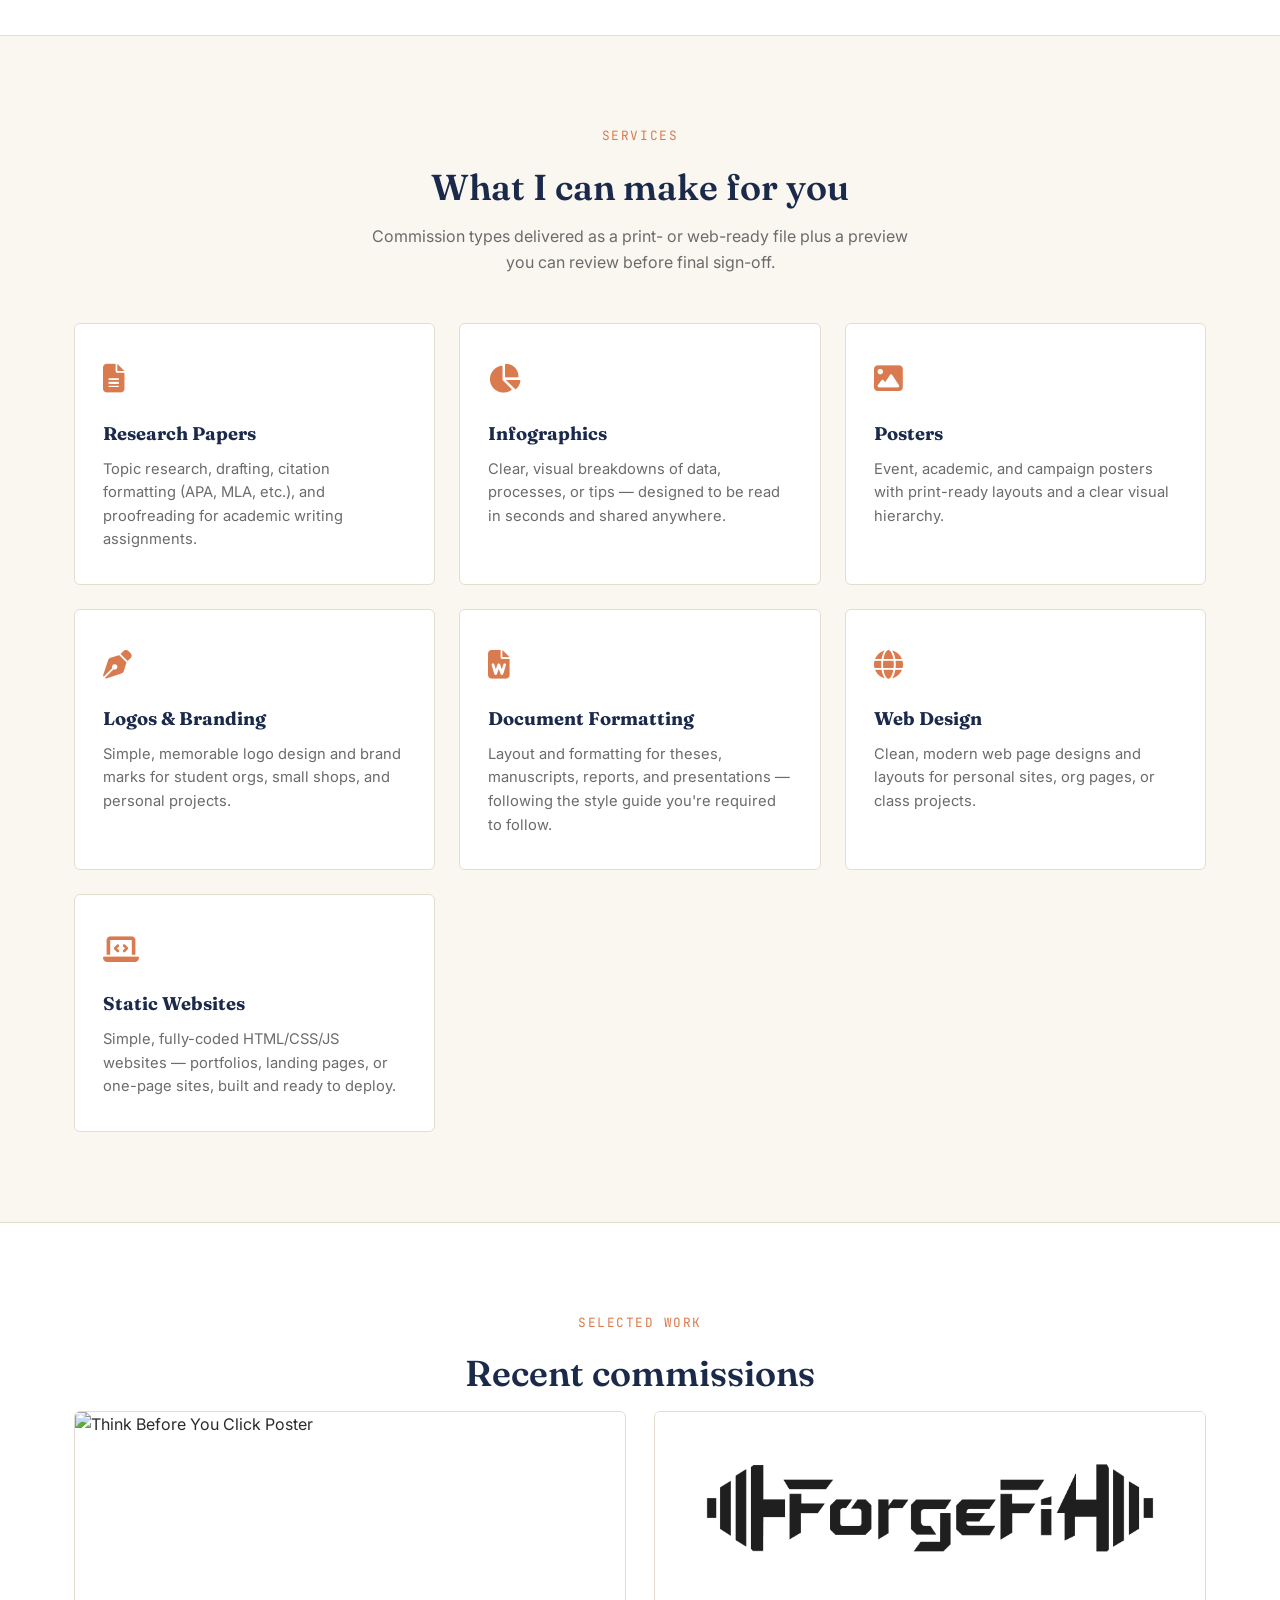
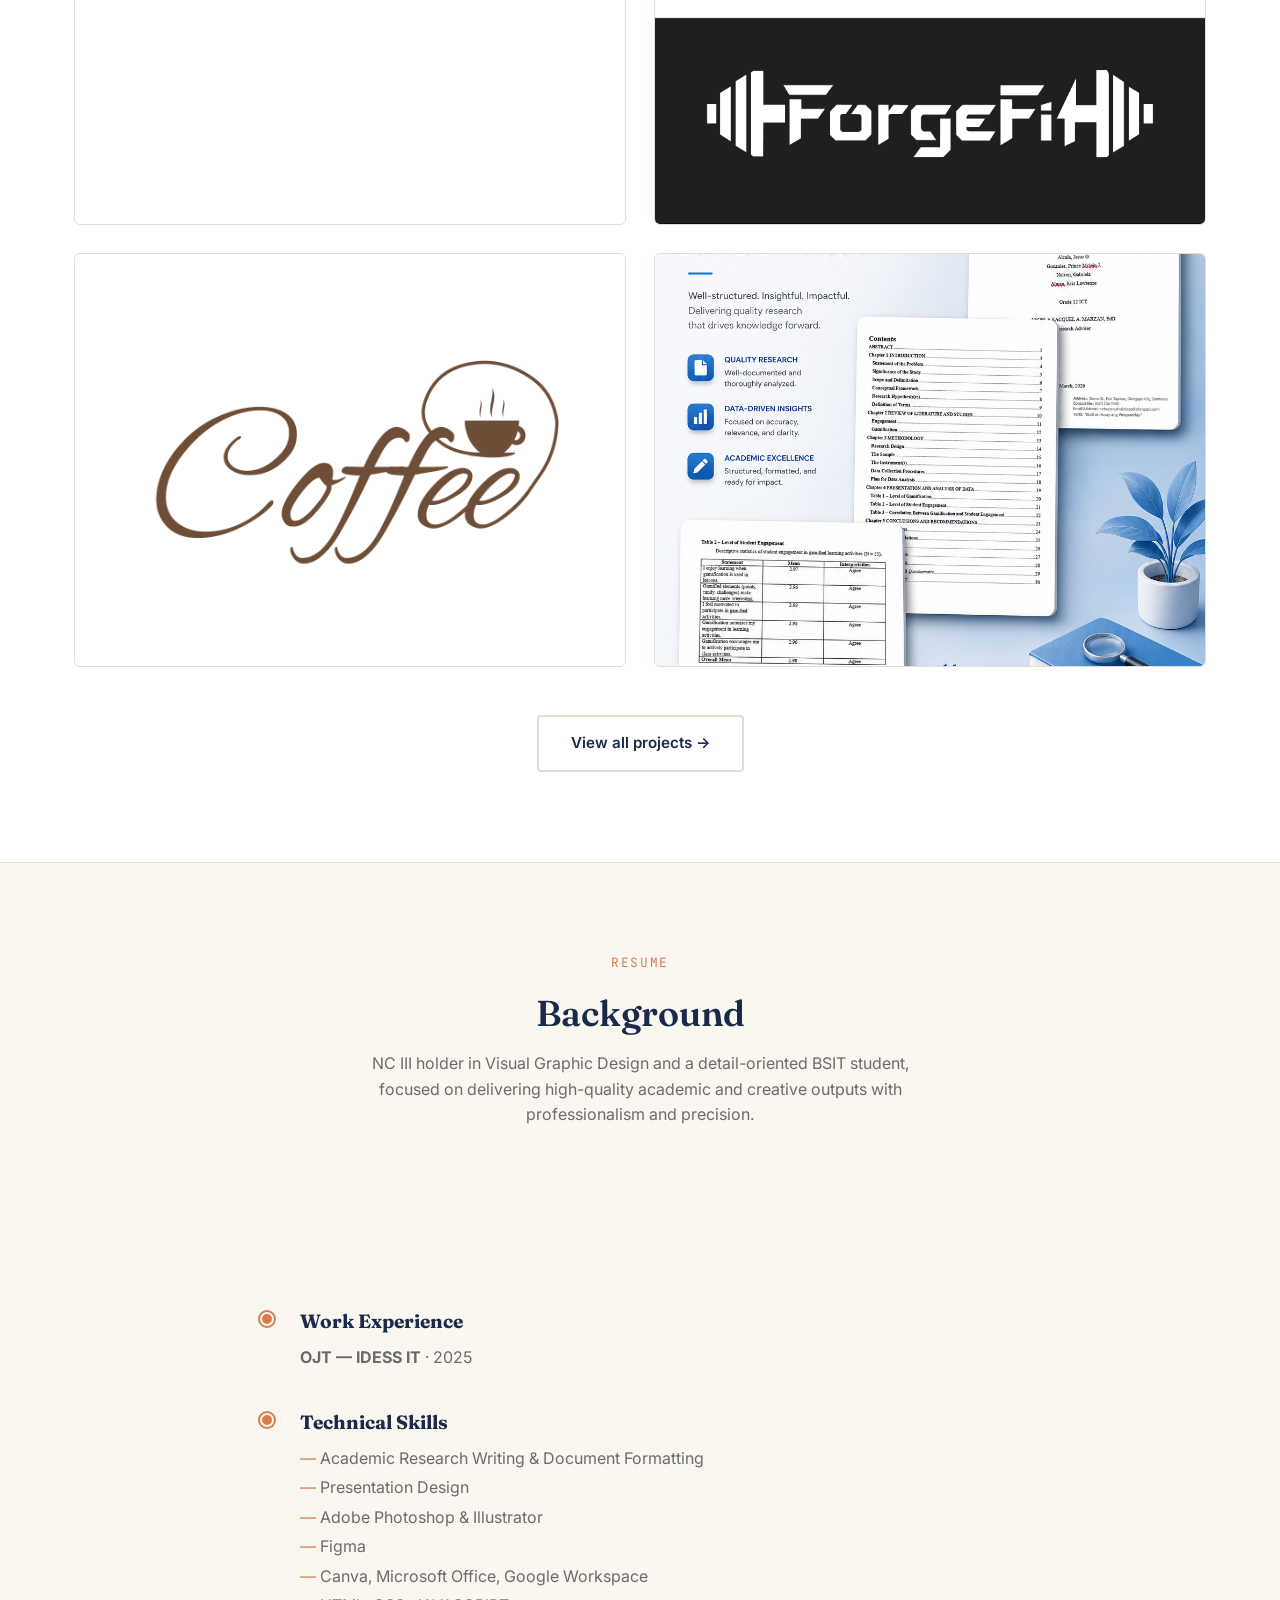
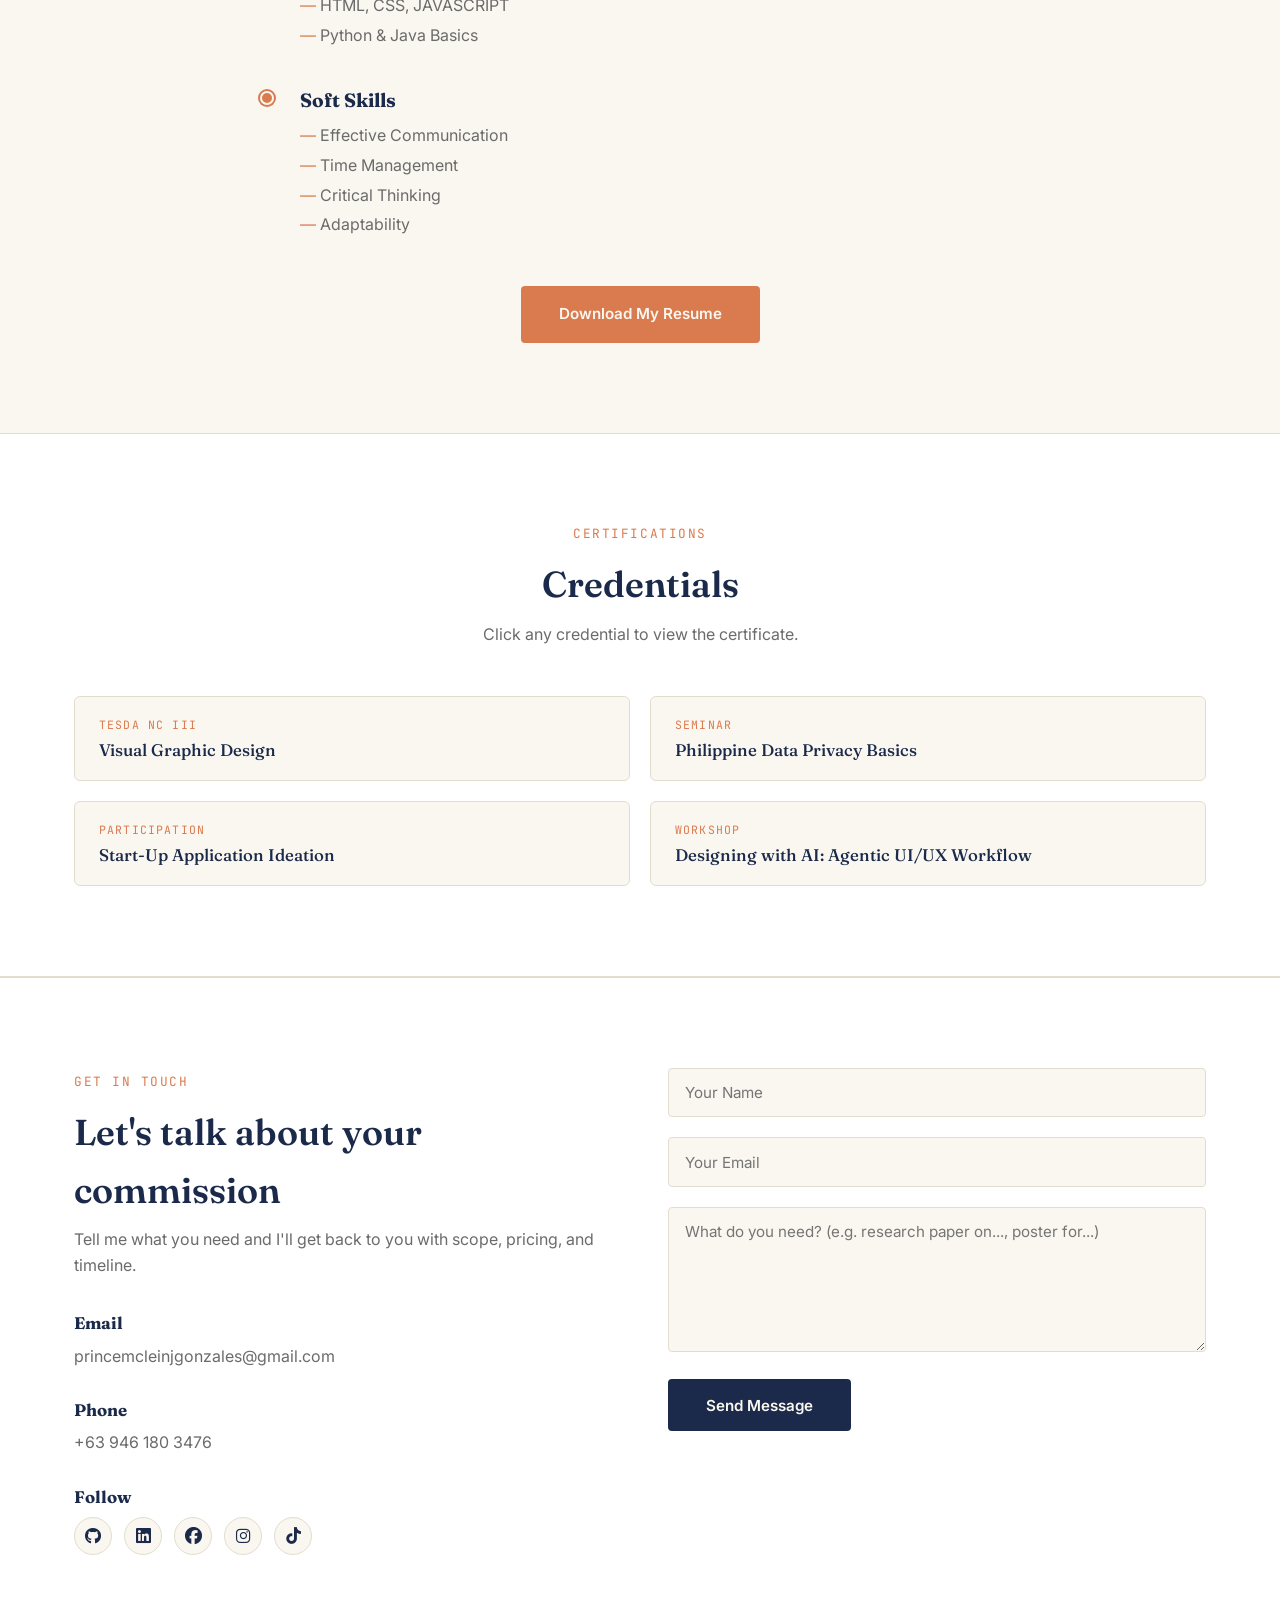
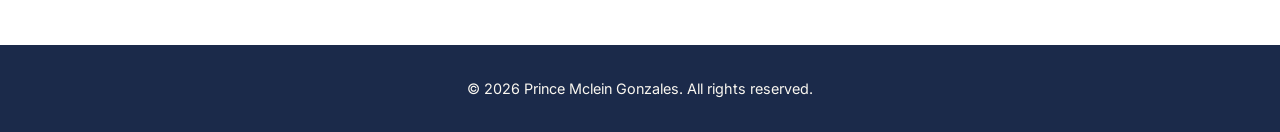
==== commit 3a674331: "fix literally EVERYTHING" ====
--- a/index.html
+++ b/index.html
@@ -1,4 +1,3 @@
-<<<<<<< HEAD
 <!doctype html>
 <html lang="en">
   <head>
@@ -527,533 +526,3 @@
     <script src="js/script.js"></script>
   </body>
 </html>
-=======
-<!doctype html>
-<html lang="en">
-  <head>
-    <meta charset="UTF-8" />
-    <meta name="viewport" content="width=device-width, initial-scale=1.0" />
-    <title>Prince Mclein Gonzales — Academic Commissions</title>
-    <link rel="stylesheet" href="css/style.css" />
-    <link
-      href="https://fonts.googleapis.com/css2?family=Fraunces:opsz,wght@9..144,400;9..144,500;9..144,600;9..144,700&family=Inter:wght@400;500;600;700&family=JetBrains+Mono:wght@400;500;700&display=swap"
-      rel="stylesheet"
-    />
-    <link
-      rel="stylesheet"
-      href="https://cdnjs.cloudflare.com/ajax/libs/font-awesome/6.4.0/css/all.min.css"
-    />
-  </head>
-  <body>
-    <!-- NAVBAR -->
-    <nav class="navbar">
-      <div class="nav-container">
-        <div class="nav-logo">
-          <a href="#home">princeee<span>commissions</span></a>
-        </div>
-        <div class="hamburger" id="hamburger">
-          <span></span>
-          <span></span>
-          <span></span>
-        </div>
-        <ul class="nav-menu" id="navMenu">
-          <li class="nav-item"><a href="#home" class="nav-link">Home</a></li>
-          <li class="nav-item"><a href="#about" class="nav-link">About</a></li>
-          <li class="nav-item">
-            <a href="#services" class="nav-link">Services</a>
-          </li>
-          <li class="nav-item">
-            <a href="#portfolio" class="nav-link">Projects</a>
-          </li>
-          <li class="nav-item">
-            <a href="#resume" class="nav-link">Resume</a>
-          </li>
-          <li class="nav-item">
-            <a href="#certifications" class="nav-link">Certifications</a>
-          </li>
-          <li class="nav-item">
-            <a href="#contact" class="nav-link">Contact</a>
-          </li>
-        </ul>
-      </div>
-    </nav>
-
-    <!-- HOME / HERO -->
-    <section id="home" class="home">
-      <div class="container home-grid">
-        <div class="home-content">
-          <span class="eyebrow">Academic Commission Services</span>
-          <h1 class="hero-title">Academic work,<br />done <em>right.</em></h1>
-          <p class="hero-tagline">
-            Papers, posters, infographics, logos, document formatting, and
-            simple websites — written, formatted, and designed to academic
-            standard, on your timeline.
-          </p>
-          <div class="hero-actions">
-            <a href="#portfolio" class="cta-button">View my work</a>
-            <a href="#contact" class="cta-secondary">Request a commission</a>
-          </div>
-        </div>
-        <div class="home-stamp" aria-hidden="true">
-          <div class="stamp-card">
-            <span class="stamp-label">Available for</span>
-            <ul class="stamp-list">
-              <li><i class="fas fa-file-alt"></i> Research Papers</li>
-              <li><i class="fas fa-chart-pie"></i> Infographics</li>
-              <li><i class="fas fa-image"></i> Posters</li>
-              <li><i class="fas fa-pen-nib"></i> Logos</li>
-              <li><i class="fas fa-globe"></i> Websites</li>
-            </ul>
-          </div>
-        </div>
-      </div>
-    </section>
-
-    <!-- ABOUT -->
-    <section id="about" class="about">
-      <div class="container about-grid">
-        <div class="about-image">
-          <img src="assets/Profile Picture.png" alt="Prince Mclein Gonzales" />
-        </div>
-        <div class="about-text">
-          <span class="eyebrow">About</span>
-          <h2>Prince Mclein Gonzales</h2>
-          <p>
-            I'm an NC III holder in Visual Graphic Design and an incoming
-            first-year BSIT student at Gordon College. I help students and small
-            organizations produce well-structured, accurate, and visually
-            effective academic work — research assistance, paper writing
-            support, presentation design, document formatting, and graphic
-            design — at fair and affordable rates.
-          </p>
-          <p>
-            Every commission is treated like a small research project of its
-            own: clear scope, careful sourcing, and a finished piece that meets
-            requirements and deadlines.
-          </p>
-
-          <div class="techstack">
-            <span class="techstack-label">Tools &amp; Skills</span>
-            <div class="techstack-tags">
-              <span class="tag">HTML / CSS / JS</span>
-              <span class="tag">Python &amp; Java Basics</span>
-              <span class="tag">UI/UX Design</span>
-              <span class="tag">Adobe Photoshop & Illustrator</span>
-              <span class="tag">Canva</span>
-              <span class="tag">Figma</span>
-              <span class="tag">Microsoft Office Suite</span>
-              <span class="tag">Google Workspaces</span>
-            </div>
-          </div>
-        </div>
-      </div>
-    </section>
-
-    <!-- SERVICES -->
-    <section id="services" class="services">
-      <div class="container">
-        <span class="eyebrow center">Services</span>
-        <h2 class="section-title">What I can make for you</h2>
-        <p class="section-subtitle">
-          Commission types delivered as a print- or web-ready file plus a
-          preview you can review before final sign-off.
-        </p>
-
-        <div class="services-grid">
-          <div class="service-card">
-            <div class="service-icon"><i class="fas fa-file-alt"></i></div>
-            <h3>Research Papers</h3>
-            <p>
-              Topic research, drafting, citation formatting (APA, MLA, etc.),
-              and proofreading for academic writing assignments.
-            </p>
-          </div>
-
-          <div class="service-card">
-            <div class="service-icon"><i class="fas fa-chart-pie"></i></div>
-            <h3>Infographics</h3>
-            <p>
-              Clear, visual breakdowns of data, processes, or tips — designed to
-              be read in seconds and shared anywhere.
-            </p>
-          </div>
-
-          <div class="service-card">
-            <div class="service-icon"><i class="fas fa-image"></i></div>
-            <h3>Posters</h3>
-            <p>
-              Event, academic, and campaign posters with print-ready layouts and
-              a clear visual hierarchy.
-            </p>
-          </div>
-
-          <div class="service-card">
-            <div class="service-icon"><i class="fas fa-pen-nib"></i></div>
-            <h3>Logos &amp; Branding</h3>
-            <p>
-              Simple, memorable logo design and brand marks for student orgs,
-              small shops, and personal projects.
-            </p>
-          </div>
-
-          <div class="service-card">
-            <div class="service-icon"><i class="fas fa-file-word"></i></div>
-            <h3>Document Formatting</h3>
-            <p>
-              Layout and formatting for theses, manuscripts, reports, and
-              presentations — following the style guide you're required to
-              follow.
-            </p>
-          </div>
-
-          <div class="service-card">
-            <div class="service-icon"><i class="fas fa-globe"></i></div>
-            <h3>Web Design</h3>
-            <p>
-              Clean, modern web page designs and layouts for personal sites, org
-              pages, or class projects.
-            </p>
-          </div>
-
-          <div class="service-card">
-            <div class="service-icon"><i class="fas fa-laptop-code"></i></div>
-            <h3>Static Websites</h3>
-            <p>
-              Simple, fully-coded HTML/CSS/JS websites — portfolios, landing
-              pages, or one-page sites, built and ready to deploy.
-            </p>
-          </div>
-        </div>
-      </div>
-    </section>
-
-    <!-- PORTFOLIO -->
-    <section id="portfolio" class="portfolio">
-      <div class="container">
-        <span class="eyebrow center">Selected Work</span>
-        <h2 class="section-title">Recent commissions</h2>
-
-        <div class="portfolio-grid">
-          <div class="portfolio-item">
-            <img
-              src="posters/think-before-you-click.jpg"
-              alt="Think Before You Click Poster"
-            />
-            <div class="portfolio-overlay">
-              <span class="portfolio-tag">Poster</span>
-              <h3>CyberSecurity Awareness Poster</h3>
-              <a
-                href="posters/think-before-you-click.pdf"
-                target="_blank"
-                class="portfolio-link"
-                >View PDF →</a
-              >
-            </div>
-          </div>
-
-          <div class="portfolio-item">
-            <img src="logos/forgefit-logo.png" alt="ForgeFit Logo" />
-            <div class="portfolio-overlay">
-              <span class="portfolio-tag">Logo</span>
-              <h3>Forgefit Logo for Local Gym</h3>
-              <a
-                href="logos/forgefit-logo.pdf"
-                target="_blank"
-                class="portfolio-link"
-                >View PDF →</a
-              >
-            </div>
-          </div>
-
-          <div class="portfolio-item">
-            <img src="logos/coffee-logo.png" alt="Coffee logo design" />
-            <div class="portfolio-overlay">
-              <span class="portfolio-tag">Logo</span>
-              <h3>Coffee Logo</h3>
-              <a
-                href="logos/coffee-logo.pdf"
-                target="_blank"
-                class="portfolio-link"
-                >View PDF →</a
-              >
-            </div>
-          </div>
-
-          <div class="portfolio-item">
-            <img
-              src="research-paper/gamification-research.png"
-              alt="Research paper sample"
-            />
-            <div class="portfolio-overlay">
-              <span class="portfolio-tag">Research Paper</span>
-              <h3>Our Grade 12 Research About Gamification</h3>
-              <a
-                href="research-paper/gamification-research.pdf"
-                target="_blank"
-                class="portfolio-link"
-                >View PDF →</a
-              >
-            </div>
-          </div>
-        </div>
-
-        <div class="portfolio-more">
-          <a href="pages/projects.html" class="cta-secondary"
-            >View all projects →</a
-          >
-        </div>
-      </div>
-    </section>
-
-    <!-- RESUME -->
-    <section id="resume" class="resume">
-      <div class="container">
-        <span class="eyebrow center">Resume</span>
-        <h2 class="section-title">Background</h2>
-        <p class="resume-intro">
-          NC III holder in Visual Graphic Design and a detail-oriented BSIT
-          student, focused on delivering high-quality academic and creative
-          outputs with professionalism and precision.
-        </p>
-
-        <div class="resume-content">
-          <div class="resume-item">
-            <div class="timeline-marker"></div>
-            <div class="resume-text">
-              <h3>Education</h3>
-              <p>
-                <strong>Gordon College</strong> — BS Information Technology,
-                incoming first year
-              </p>
-              <p>
-                <strong>Tapinac Senior High School</strong> — ICT Strand, Grade
-                11–12
-              </p>
-            </div>
-          </div>
-
-          <div class="resume-item">
-            <div class="timeline-marker"></div>
-            <div class="resume-text">
-              <h3>Work Experience</h3>
-              <p><strong>OJT — IDESS IT</strong> · 2025</p>
-            </div>
-          </div>
-
-          <div class="resume-item">
-            <div class="timeline-marker"></div>
-            <div class="resume-text">
-              <h3>Technical Skills</h3>
-              <ul>
-                <li>Academic Research Writing &amp; Document Formatting</li>
-                <li>Presentation Design</li>
-                <li>Adobe Photoshop &amp; Illustrator</li>
-                <li>Figma</li>
-                <li>Canva, Microsoft Office, Google Workspace</li>
-                <li>HTML, CSS, JAVASCRIPT</li>
-                <li>Python & Java Basics</li>
-              </ul>
-            </div>
-          </div>
-
-          <div class="resume-item">
-            <div class="timeline-marker"></div>
-            <div class="resume-text">
-              <h3>Soft Skills</h3>
-              <ul>
-                <li>Effective Communication</li>
-                <li>Time Management</li>
-                <li>Critical Thinking</li>
-                <li>Adaptability</li>
-              </ul>
-            </div>
-          </div>
-        </div>
-
-        <div class="resume-button-container">
-          <a href="resume/Resume - Gonzales.pdf" class="download-btn" download
-            >Download My Resume</a
-          >
-        </div>
-      </div>
-    </section>
-
-    <!-- CERTIFICATIONS -->
-    <section id="certifications" class="certifications">
-      <div class="container">
-        <span class="eyebrow center">Certifications</span>
-        <h2 class="section-title">Credentials</h2>
-        <p class="section-subtitle">
-          Click any credential to view the certificate.
-        </p>
-
-        <div class="cert-grid">
-          <button
-            class="cert-btn"
-            data-cert-img="certifications/vgd-nc3.jpg"
-            data-cert-title="NC III — Visual Graphic Design"
-          >
-            <span class="cert-label">TESDA NC III</span>
-            <span class="cert-name">Visual Graphic Design</span>
-          </button>
-
-          <button
-            class="cert-btn"
-            data-cert-img="certifications/philippine-data-privacy-basics.jpg"
-            data-cert-title="Philippine Data Privacy Basics"
-          >
-            <span class="cert-label">Seminar</span>
-            <span class="cert-name">Philippine Data Privacy Basics</span>
-          </button>
-
-          <button
-            class="cert-btn"
-            data-cert-img="certifications/gc-ideation-participation.jpeg"
-            data-cert-title="Start-Up Application Ideation Participation"
-          >
-            <span class="cert-label">Participation</span>
-            <span class="cert-name">Start-Up Application Ideation</span>
-          </button>
-
-          <button
-            class="cert-btn"
-            data-cert-img="certifications/agentic-ai-ui-ux-design.png"
-            data-cert-title="Designing with AI: The Agentic UI/UX Workflow"
-          >
-            <span class="cert-label">Workshop</span>
-            <span class="cert-name"
-              >Designing with AI: Agentic UI/UX Workflow</span
-            >
-          </button>
-        </div>
-      </div>
-    </section>
-
-    <!-- CONTACT -->
-    <section id="contact" class="contact">
-      <div class="container contact-grid">
-        <div>
-          <span class="eyebrow">Get in touch</span>
-          <h2 class="section-title left">Let's talk about your commission</h2>
-          <p class="section-subtitle left">
-            Tell me what you need and I'll get back to you with scope, pricing,
-            and timeline.
-          </p>
-
-          <div class="contact-info">
-            <div class="info-item">
-              <h3>Email</h3>
-              <p>
-                <a href="mailto:princemcleinjgonzales@gmail.com"
-                  >princemcleinjgonzales@gmail.com</a
-                >
-              </p>
-            </div>
-            <div class="info-item">
-              <h3>Phone</h3>
-              <p><a href="tel:+639461804376">+63 946 180 3476</a></p>
-            </div>
-            <div class="info-item">
-              <h3>Follow</h3>
-              <div class="social-links">
-                <a
-                  href="https://github.com/princemclein"
-                  target="_blank"
-                  aria-label="GitHub"
-                  ><i class="fab fa-github"></i
-                ></a>
-                <a
-                  href="https://www.linkedin.com/in/prince-mclein-gonzales-b4a533396/"
-                  target="_blank"
-                  aria-label="LinkedIn"
-                  ><i class="fab fa-linkedin"></i
-                ></a>
-                <a
-                  href="https://www.facebook.com/princemcleingonzales"
-                  target="_blank"
-                  aria-label="Facebook"
-                  ><i class="fab fa-facebook"></i
-                ></a>
-                <a
-                  href="https://www.instagram.com/prin.cemclein/"
-                  target="_blank"
-                  aria-label="Instagram"
-                  ><i class="fab fa-instagram"></i
-                ></a>
-                <a
-                  href="https://www.tiktok.com/@gonzalesprince0123"
-                  target="_blank"
-                  aria-label="TikTok"
-                  ><i class="fab fa-tiktok"></i
-                ></a>
-              </div>
-            </div>
-          </div>
-        </div>
-
-        <form
-          id="contactForm"
-          class="contact-form"
-          action="https://formspree.io/f/maqzadpn"
-          method="POST"
-        >
-          <div class="form-group">
-            <input
-              type="text"
-              id="name"
-              name="name"
-              placeholder="Your Name"
-              required
-            />
-          </div>
-          <div class="form-group">
-            <input
-              type="email"
-              id="email"
-              name="email"
-              placeholder="Your Email"
-              required
-            />
-          </div>
-          <div class="form-group">
-            <textarea
-              id="message"
-              name="message"
-              placeholder="What do you need? (e.g. research paper on..., poster for...)"
-              rows="6"
-              required
-            ></textarea>
-          </div>
-          <button type="submit" class="submit-btn">Send Message</button>
-        </form>
-      </div>
-    </section>
-
-    <!-- FOOTER -->
-    <footer class="footer">
-      <p>&copy; 2026 Prince Mclein Gonzales. All rights reserved.</p>
-    </footer>
-
-    <!-- CERTIFICATE MODAL -->
-    <div class="cert-modal" id="certModal">
-      <div class="cert-modal-overlay" id="certModalOverlay"></div>
-      <div class="cert-modal-inner">
-        <button class="cert-modal-close" id="certModalClose" aria-label="Close">
-          ×
-        </button>
-        <div class="cert-modal-content">
-          <h3 id="certModalTitle"></h3>
-          <img id="certModalImage" src="" alt="Certificate" />
-        </div>
-      </div>
-    </div>
-
-    <!-- BACK TO TOP -->
-    <button class="back-to-top" id="backToTop" aria-label="Back to top">
-      <i class="fas fa-arrow-up"></i>
-    </button>
-
-    <script src="js/script.js"></script>
-  </body>
-</html>
->>>>>>> bc96e68b16c2efeed9db2f17be98252a652e3e31
--- a/css/style.css
+++ b/css/style.css
@@ -1,4 +1,3 @@
-<<<<<<< HEAD
 /* =====================================================
    GLOBAL
    ===================================================== */
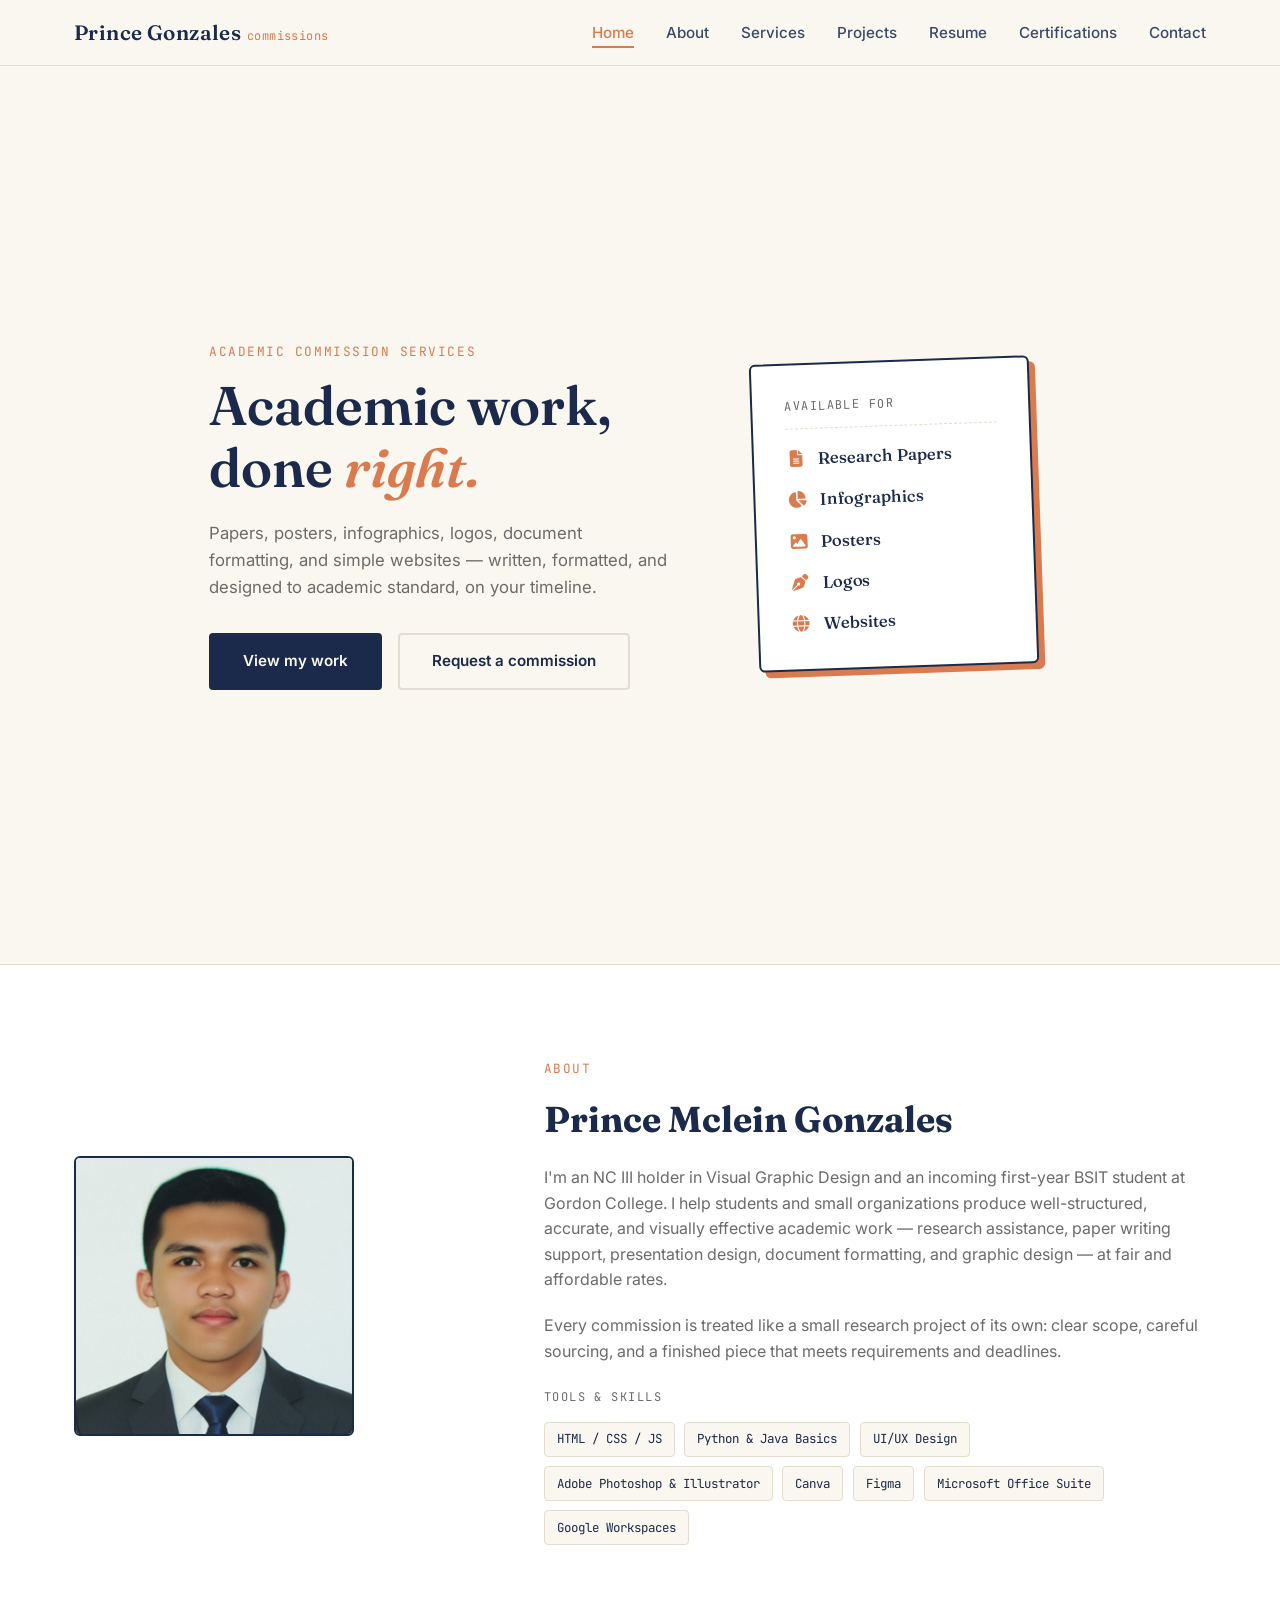
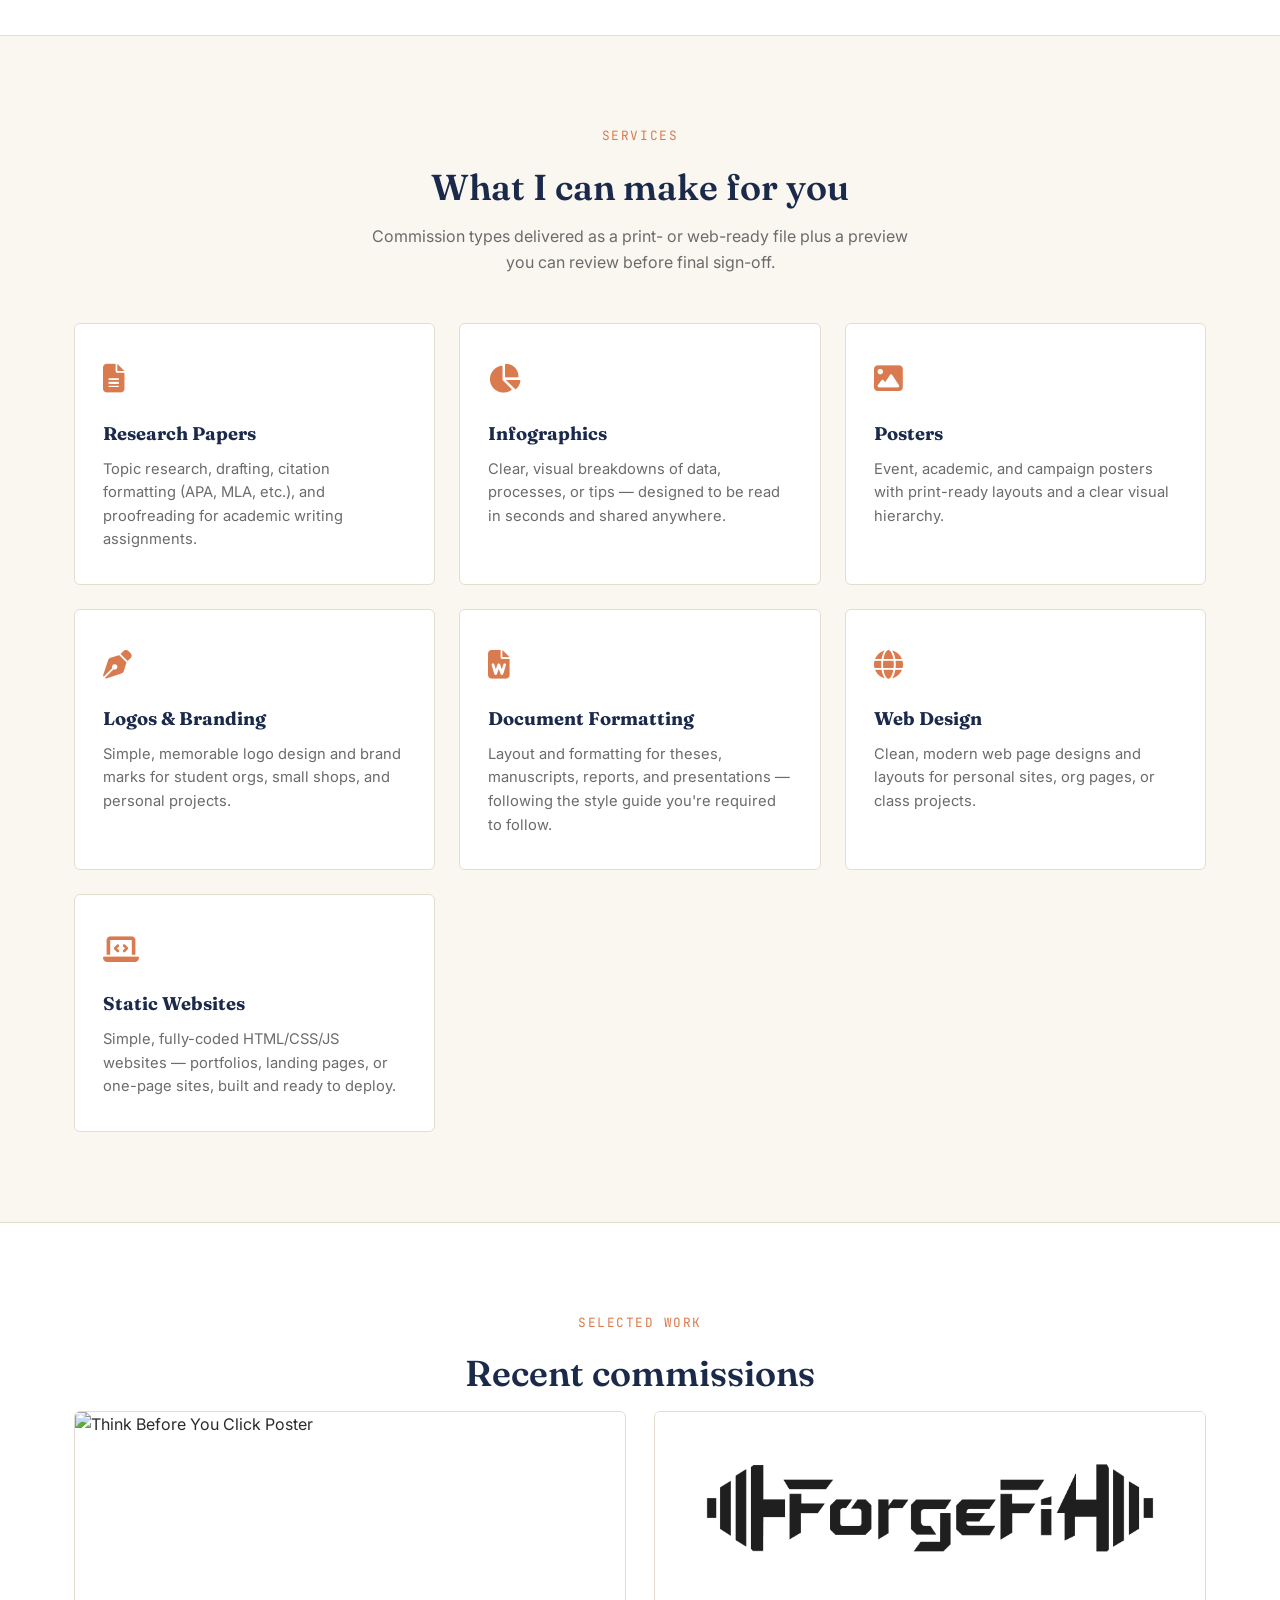
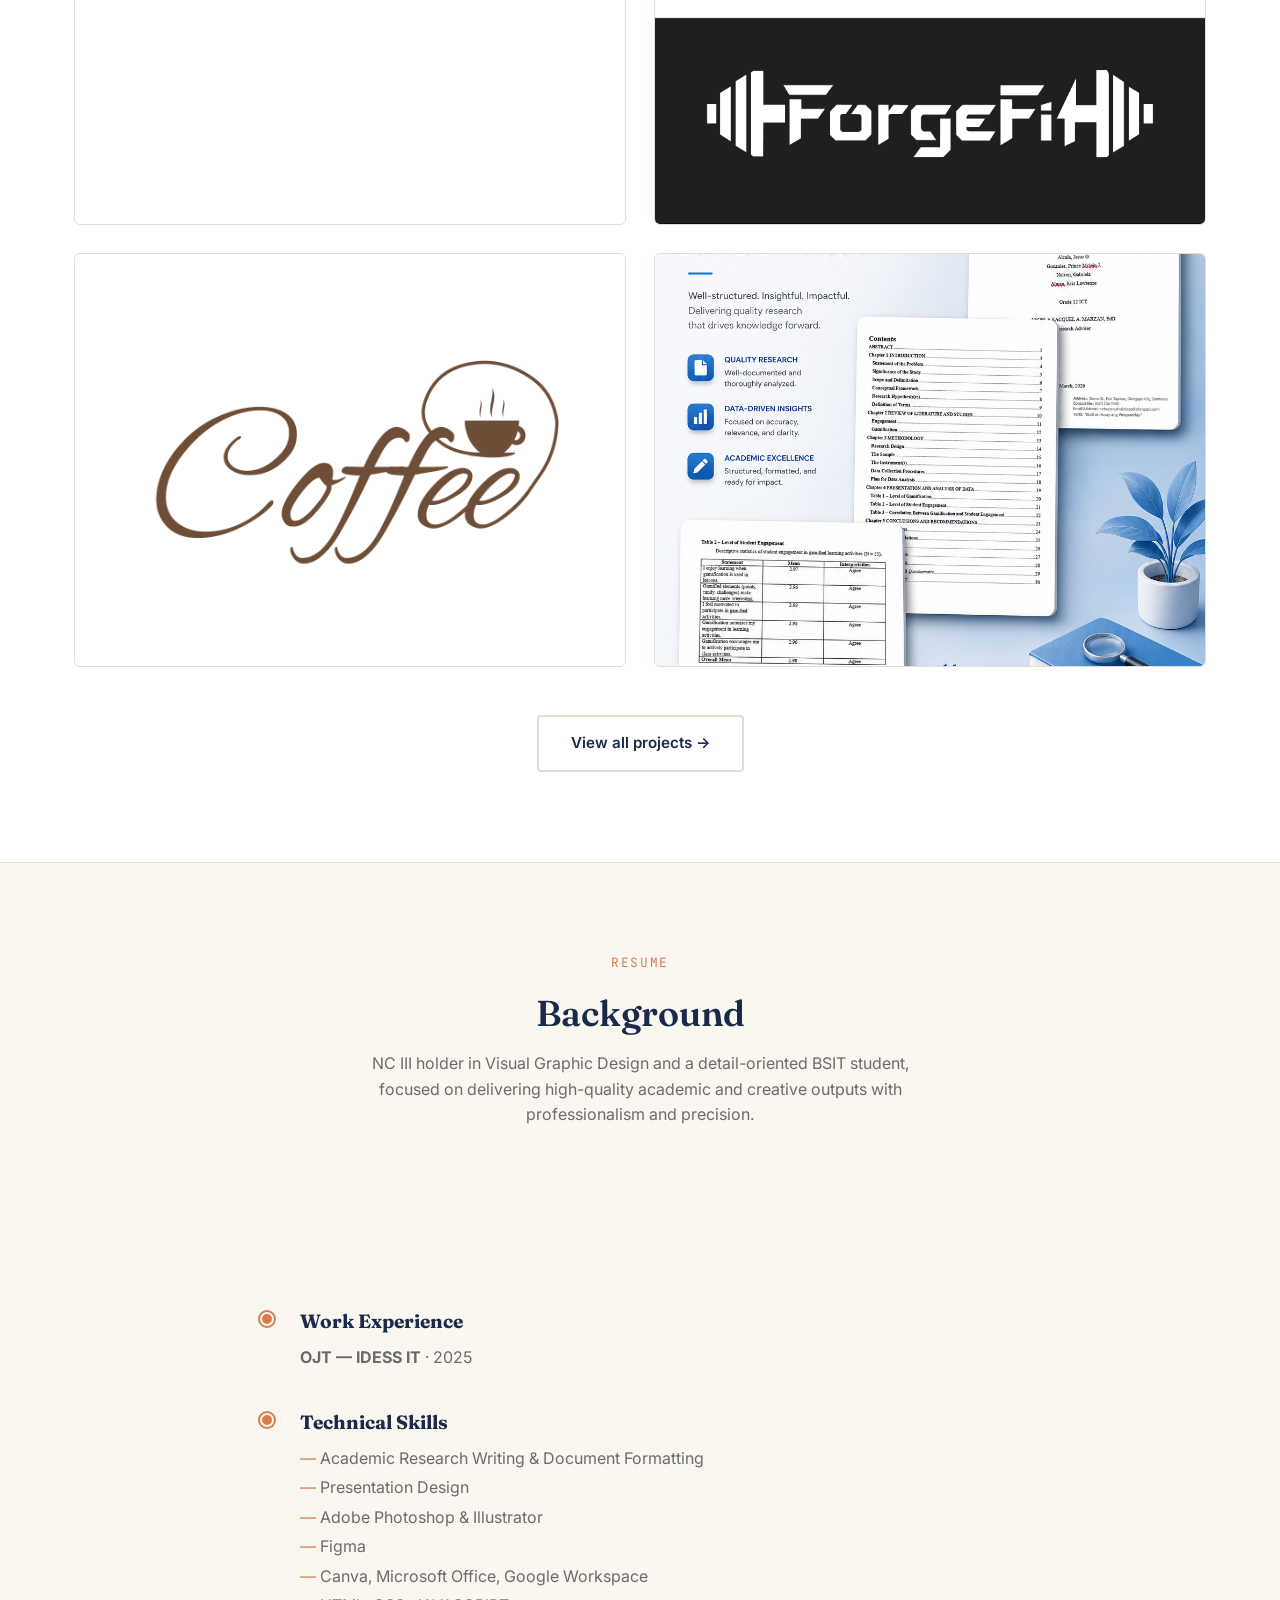
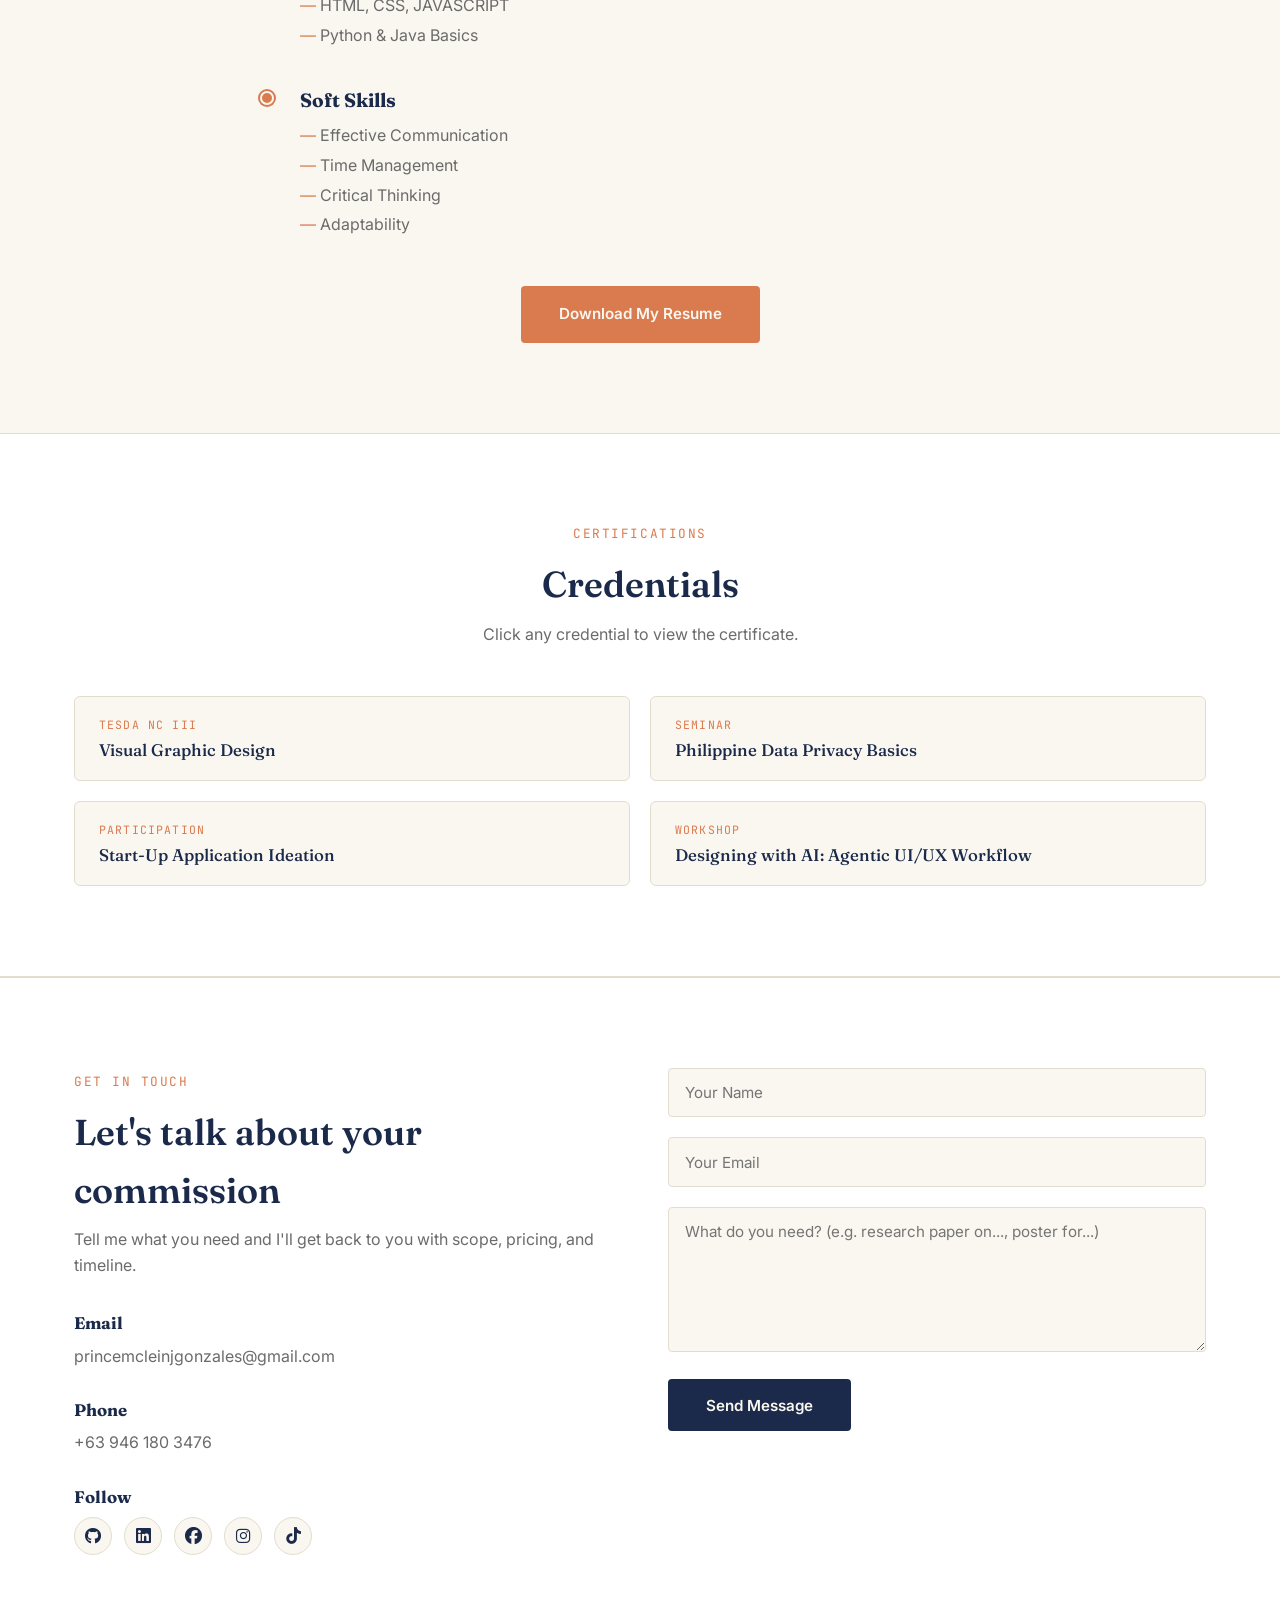
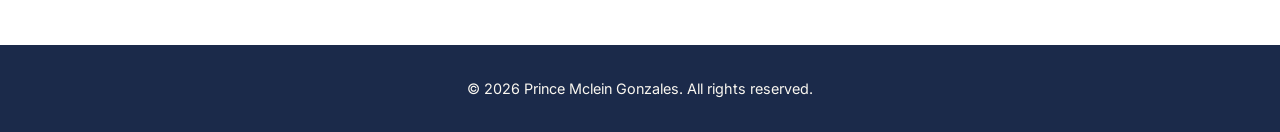
==== commit f04df040: "update logo" ====
--- a/index.html
+++ b/index.html
@@ -19,7 +19,7 @@
     <nav class="navbar">
       <div class="nav-container">
         <div class="nav-logo">
-          <a href="#home">P.M.G<span>commissions</span></a>
+          <a href="#home">Prince Gonzales<span>Commissions</span></a>
         </div>
         <div class="hamburger" id="hamburger">
           <span></span>
